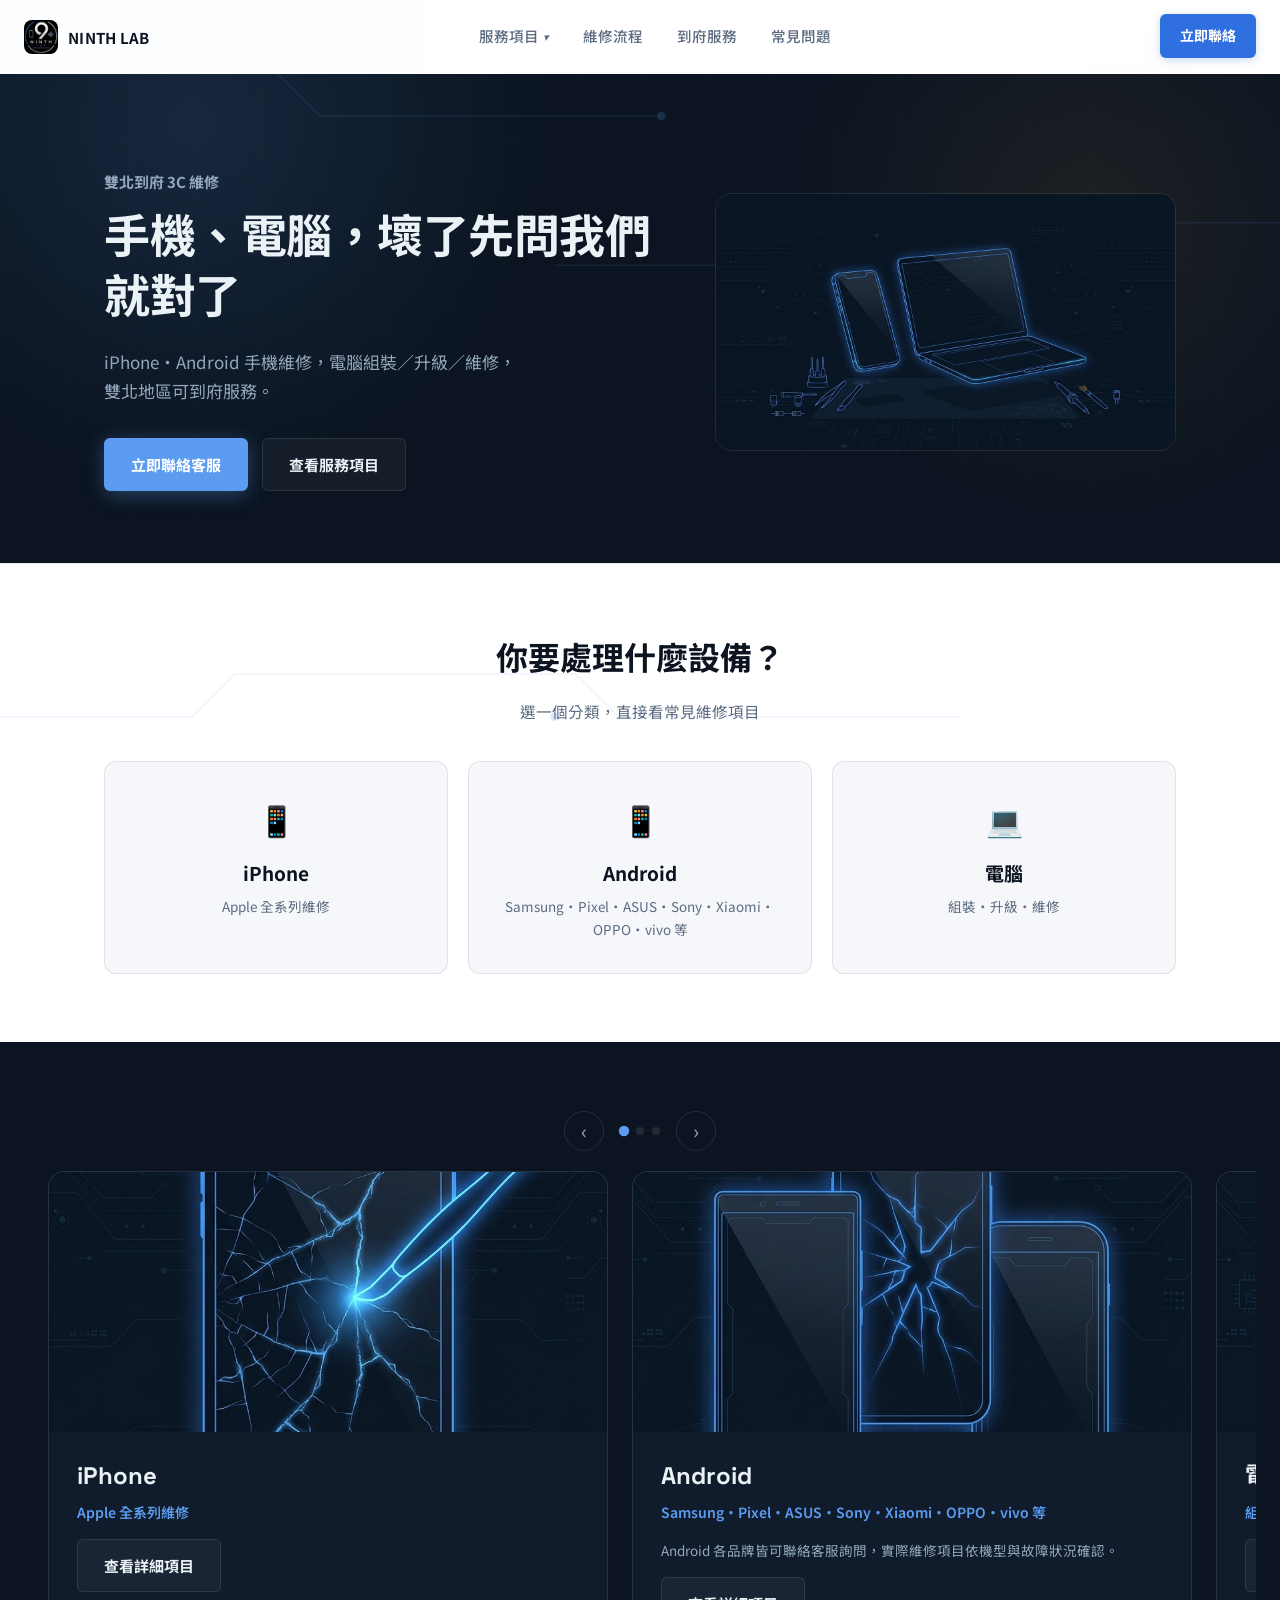
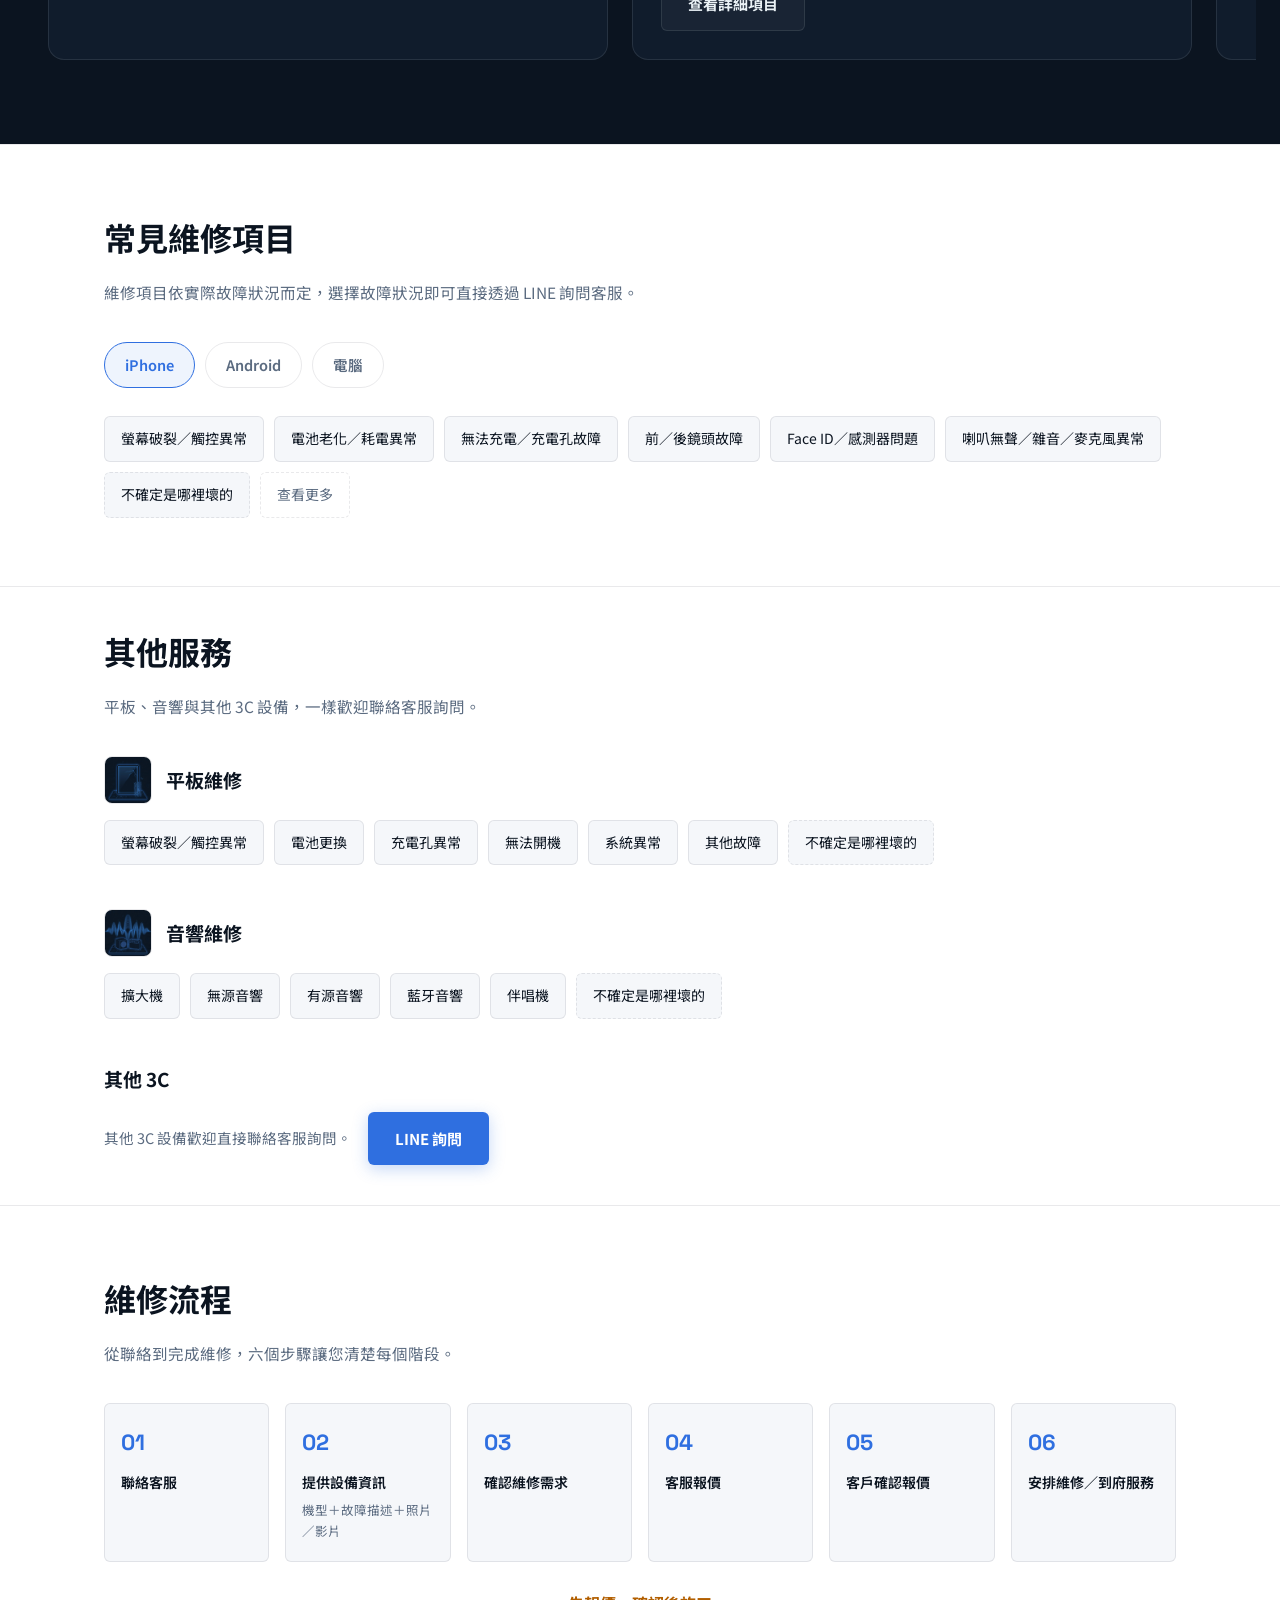
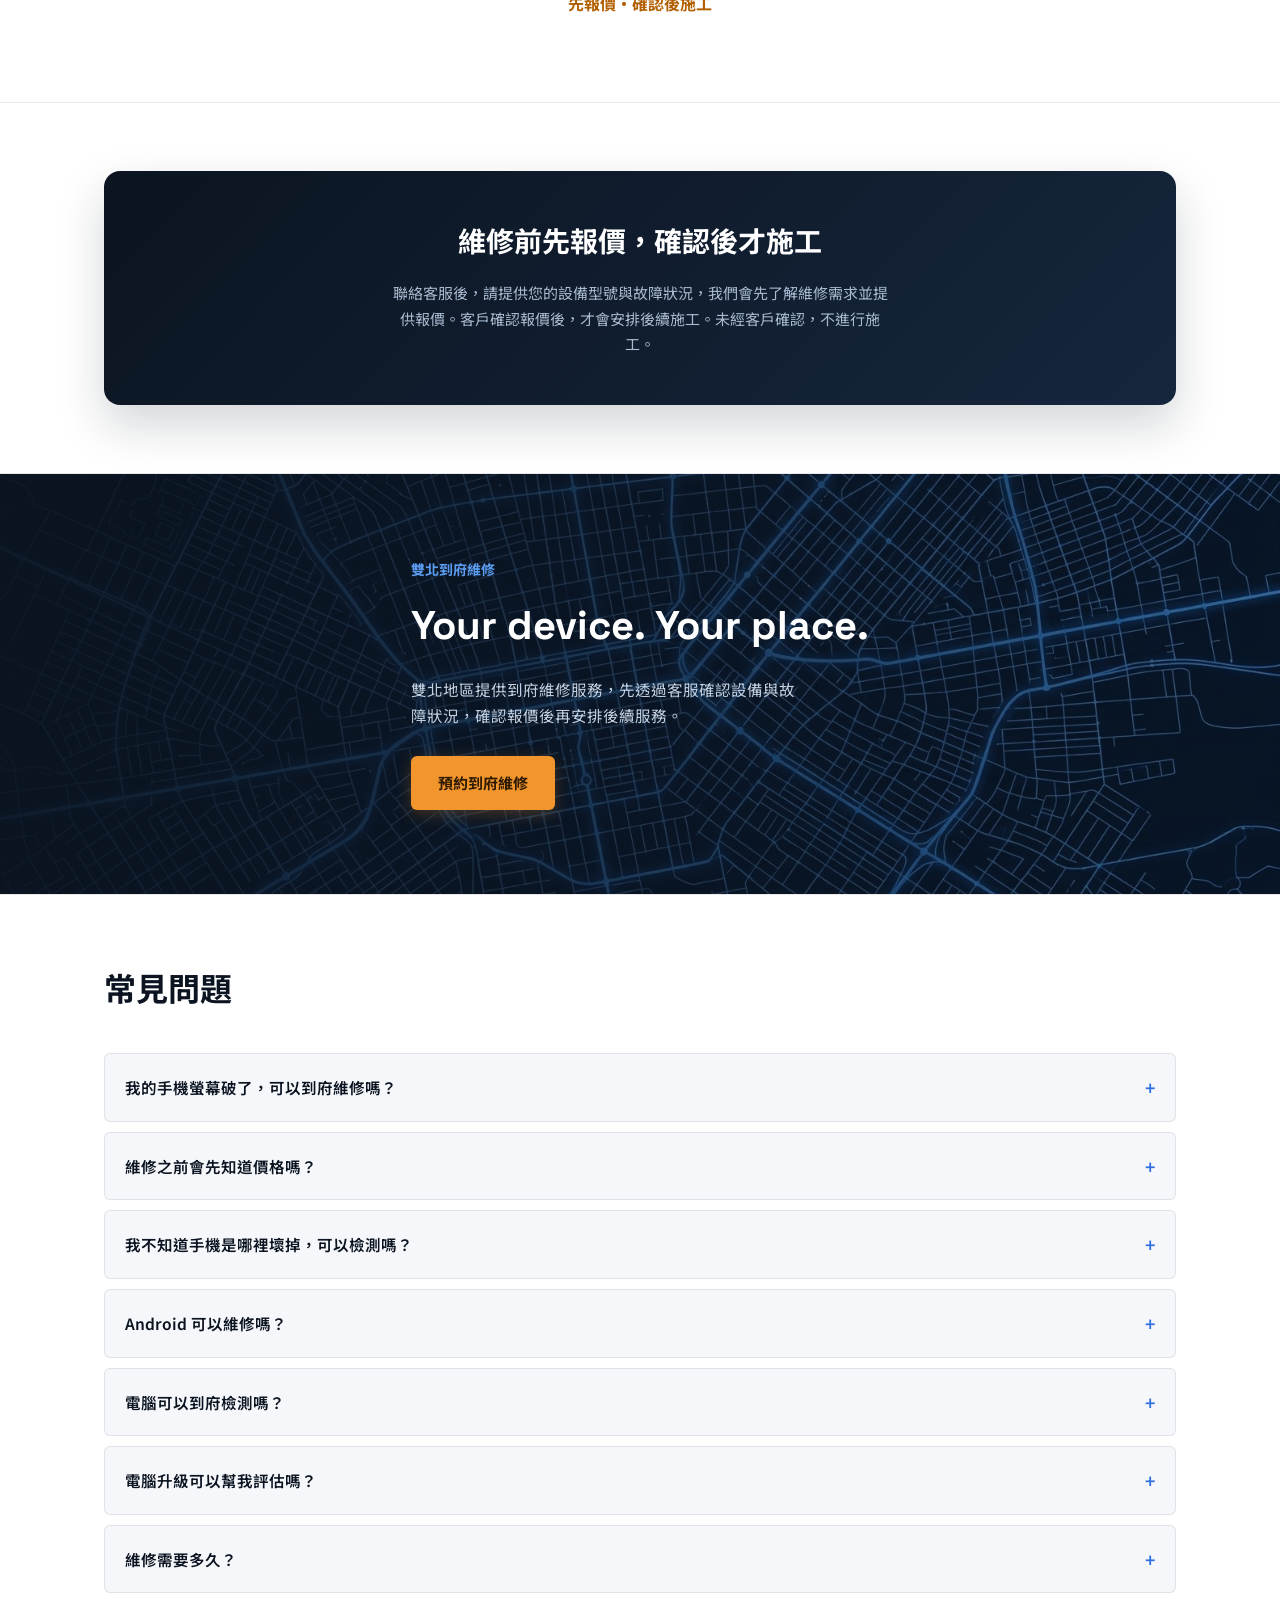
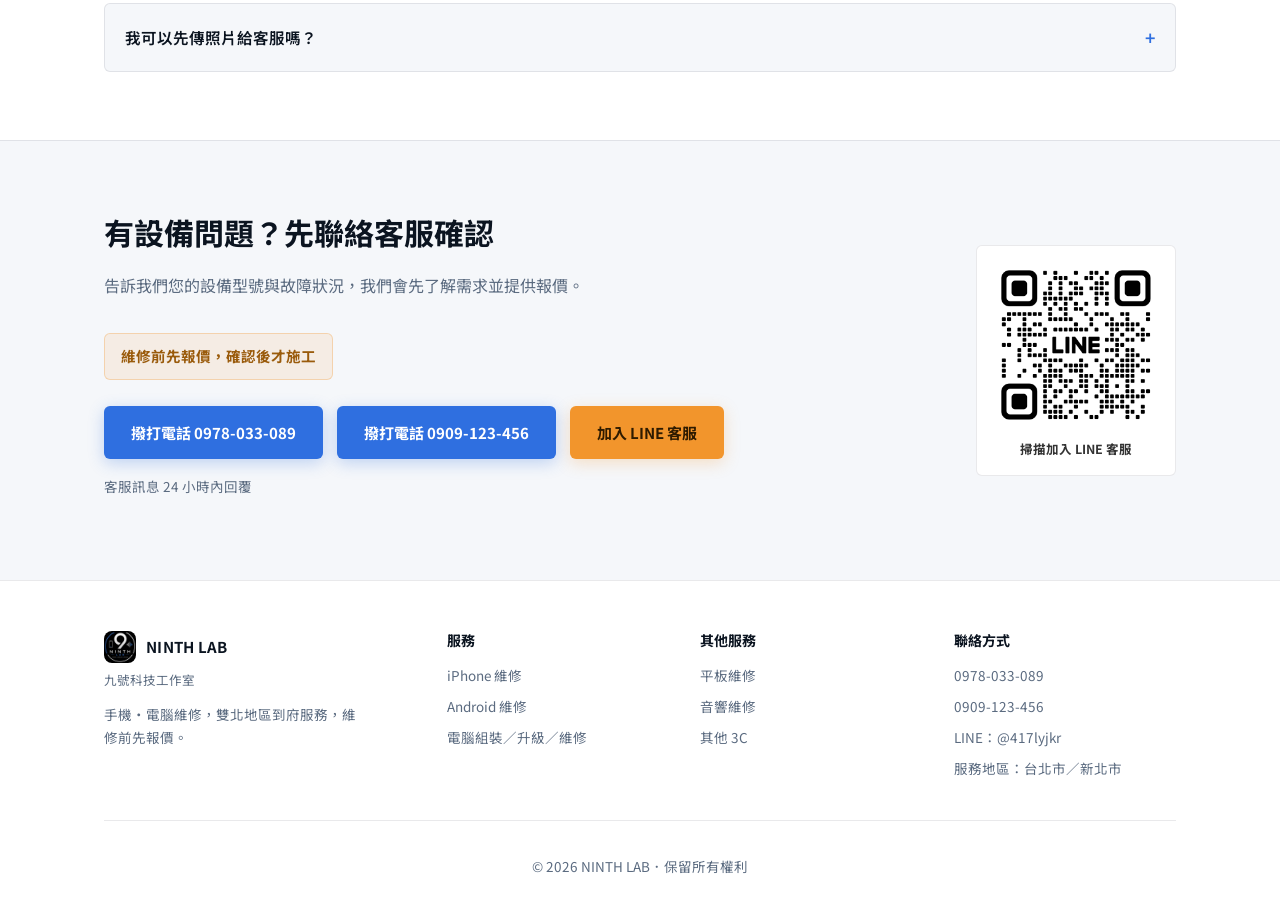
==== index.html @ d62a8cc1 "Add files via upload" ====
<!DOCTYPE html>
<html lang="zh-Hant-TW">
<head>
<meta charset="UTF-8">
<meta name="viewport" content="width=device-width, initial-scale=1.0">
<title>NINTH LAB｜雙北到府 3C 維修・iPhone・Android・電腦</title>
<meta name="description" content="NINTH LAB 提供台北、新北到府維修服務，iPhone、Android 手機維修，電腦組裝、升級、維修，先報價再施工，LINE 客服 24 小時內回覆。">
<meta name="keywords" content="雙北手機維修,台北手機維修,新北手機維修,雙北到府維修,到府手機維修,iPhone維修,Android維修,手機電池更換,電腦維修,電腦組裝,電腦升級,3C維修,平板維修,音響維修">
<link rel="canonical" href="https://example.com/">
<meta name="robots" content="index, follow">

<meta property="og:type" content="website">
<meta property="og:site_name" content="NINTH LAB">
<meta property="og:title" content="NINTH LAB｜雙北到府 3C 維修・iPhone・Android・電腦">
<meta property="og:description" content="台北、新北到府維修，iPhone、Android、電腦組裝升級維修，先報價再施工。">
<meta property="og:image" content="assets/images/logo.png">
<meta property="og:locale" content="zh_TW">

<link rel="icon" href="assets/images/favicon.png" type="image/png">
<link rel="apple-touch-icon" href="assets/images/apple-touch-icon.png">
<link rel="preconnect" href="https://fonts.googleapis.com">
<link rel="preconnect" href="https://fonts.gstatic.com" crossorigin>
<link href="https://fonts.googleapis.com/css2?family=Noto+Sans+TC:wght@400;500;700;900&family=Space+Grotesk:wght@500;700&display=swap" rel="stylesheet">
<link rel="stylesheet" href="assets/css/style.css">
</head>
<body>

<a href="#main" class="skip-link">跳到主要內容</a>

<div class="tech-bg" aria-hidden="true">
  <svg viewBox="0 0 1200 900" preserveAspectRatio="xMidYMid slice">
    <defs>
      <pattern id="grid" width="60" height="60" patternUnits="userSpaceOnUse">
        <path d="M60 0H0V60" fill="none" stroke="rgba(234,242,246,0.05)" stroke-width="1"/>
      </pattern>
    </defs>
    <rect width="1200" height="900" fill="url(#grid)"/>
    <g stroke="rgba(77,232,199,0.0)" fill="none"></g>
    <g stroke="rgba(61,130,227,0.18)" stroke-width="1.4" fill="none">
      <path d="M0 120 H260 L300 160 H620"/>
      <path d="M1200 260 H900 L860 300 H520"/>
      <path d="M0 700 H180 L220 660 H540 L580 700 H900"/>
    </g>
    <g fill="rgba(61,130,227,0.35)">
      <circle cx="620" cy="160" r="4"/>
      <circle cx="520" cy="700" r="4"/>
      <circle cx="900" cy="260" r="4"/>
    </g>
  </svg>
</div>

<header class="site-header" id="site-header">
  <div class="header-inner">
    <a href="#main" class="brand" id="brand-link">
      <img id="brand-logo" src="assets/images/logo.png" alt="NINTH LAB Logo" onerror="this.style.display='none'">
      <span class="brand-name" id="brand-name">NINTH LAB</span>
    </a>

    <nav class="main-nav" id="main-nav" aria-label="主要導覽">
      <div class="nav-item has-dropdown">
        <button class="nav-link" id="services-nav-btn" aria-haspopup="true" aria-expanded="false">服務項目 <i class="chev">▾</i></button>
        <div class="nav-dropdown" id="services-dropdown"></div>
      </div>
      <a href="#process" class="nav-link">維修流程</a>
      <a href="#onsite" class="nav-link">到府服務</a>
      <a href="#faq" class="nav-link">常見問題</a>
    </nav>

    <a href="#contact" class="header-cta">立即聯絡</a>

    <button class="hamburger" id="hamburger-btn" aria-label="開啟選單" aria-expanded="false">
      <span></span><span></span><span></span>
    </button>
  </div>

  <div class="mobile-menu" id="mobile-menu">
    <div class="mobile-menu-section" id="mobile-services-list"></div>
    <a href="#process" class="mobile-link">維修流程</a>
    <a href="#onsite" class="mobile-link">到府服務</a>
    <a href="#faq" class="mobile-link">常見問題</a>
    <a href="#contact" class="mobile-link mobile-cta">立即聯絡</a>
  </div>
</header>

<main id="main">

  <!-- Hero -->
  <section class="hero-section dark-panel" style="border-top:none;">
    <div class="dark-panel-bg" aria-hidden="true">
      <svg viewBox="0 0 1200 700" preserveAspectRatio="xMidYMid slice">
        <defs>
          <pattern id="hgrid" width="60" height="60" patternUnits="userSpaceOnUse">
            <path d="M60 0H0V60" fill="none" stroke="rgba(234,242,246,0.05)" stroke-width="1"/>
          </pattern>
        </defs>
        <rect width="1200" height="700" fill="url(#hgrid)"/>
        <g stroke="rgba(91,156,240,0.22)" stroke-width="1.4" fill="none">
          <path d="M0 120 H260 L300 160 H620"/>
          <path d="M1200 260 H900 L860 300 H520"/>
        </g>
        <g fill="rgba(91,156,240,0.4)">
          <circle cx="620" cy="160" r="4"/>
          <circle cx="900" cy="260" r="4"/>
        </g>
      </svg>
    </div>
    <div class="container hero">
      <div>
        <p class="hero-eyebrow" id="hero-eyebrow">雙北到府 3C 維修</p>
        <h1 id="hero-title">手機、電腦，壞了先問我們就對了</h1>
        <p class="subtitle" id="hero-subtitle">iPhone・Android 手機維修，電腦組裝／升級／維修，雙北地區可到府服務。</p>
        <div class="hero-actions">
          <a href="#contact" class="btn btn-primary" id="hero-cta-primary">立即聯絡客服</a>
          <a href="#selector" class="btn btn-secondary" id="hero-cta-secondary">查看服務項目</a>
        </div>
      </div>
      <div class="hero-visual">
        <img src="assets/images/hero-visual.jpg" alt="NINTH LAB 手機與電腦維修示意圖" loading="eager">
      </div>
    </div>
  </section>

  <div id="announcements-slot"></div>

  <!-- Service selector -->
  <section id="selector">
    <div class="container">
      <div class="section-head center">
        <h2 id="selector-title">你要處理什麼設備？</h2>
        <p id="selector-subtitle">選一個分類，直接看常見維修項目</p>
      </div>
      <div class="selector-grid" id="selector-grid"></div>
    </div>
  </section>

  <!-- Category showcase (horizontal scroll-snap) -->
  <section id="showcase" class="dark-panel">
    <div class="container-wide">
      <div class="showcase-controls">
        <button class="showcase-arrow" id="showcase-prev" aria-label="上一個分類">‹</button>
        <div class="showcase-dots" id="showcase-dots"></div>
        <button class="showcase-arrow" id="showcase-next" aria-label="下一個分類">›</button>
      </div>
      <div class="showcase-track" id="showcase-track"></div>
    </div>
  </section>

  <!-- Common repair items -->
  <section id="items">
    <div class="container">
      <div class="section-head">
        <h2 id="items-title">常見維修項目</h2>
        <p id="items-subtitle">維修項目依實際故障狀況而定，選擇故障狀況即可直接透過 LINE 詢問客服。</p>
      </div>
      <div class="category-tabs" id="category-tabs"></div>
      <div id="category-panels"></div>
    </div>
  </section>

  <!-- Other services -->
  <section id="other-services">
    <div class="container">
      <div class="section-head">
        <h2 id="other-services-title">其他服務</h2>
        <p>平板、音響與其他 3C 設備，一樣歡迎聯絡客服詢問。</p>
      </div>
      <div id="other-panels"></div>
    </div>
  </section>

  <!-- Process -->
  <section id="process">
    <div class="container">
      <div class="section-head">
        <h2>維修流程</h2>
        <p>從聯絡到完成維修，六個步驟讓您清楚每個階段。</p>
      </div>
      <div class="process-list" id="process-list"></div>
      <p class="process-highlight" id="process-highlight">先報價・確認後施工</p>
    </div>
  </section>

  <!-- Trust -->
  <section id="trust">
    <div class="container">
      <div class="trust-band">
        <h2 id="trust-title">維修前先報價，確認後才施工</h2>
        <p id="trust-desc"></p>
      </div>
    </div>
  </section>

  <!-- Onsite -->
  <section id="onsite">
    <div class="onsite-banner">
      <img src="assets/images/onsite-banner.jpg" alt="雙北到府服務示意圖" loading="lazy">
      <div class="onsite-overlay"></div>
      <div class="container onsite-content">
        <p class="onsite-eyebrow" id="onsite-subtitle">雙北到府維修</p>
        <h2 id="onsite-title">Your device. Your place.</h2>
        <p id="onsite-desc" class="onsite-desc"></p>
        <a href="#contact" class="btn btn-warm" id="onsite-cta">預約到府維修</a>
      </div>
    </div>
  </section>

  <!-- FAQ -->
  <section id="faq">
    <div class="container">
      <div class="section-head">
        <h2>常見問題</h2>
      </div>
      <div class="faq-list" id="faq-list"></div>
    </div>
  </section>

  <!-- Contact -->
  <section id="contact" class="contact-section">
    <div class="container">
      <div class="contact-grid">
        <div>
          <h2 id="contact-title" class="contact-heading">有設備問題？先聯絡客服確認</h2>
          <p id="contact-desc" class="contact-desc"></p>
          <div class="contact-highlight" id="contact-highlight"></div>
          <div class="contact-buttons">
            <a href="tel:0978033089" class="btn btn-primary" id="call-btn">撥打電話 0978-033-089</a>
            <a href="#" class="btn btn-primary" id="call-btn-2" style="display:none;"></a>
            <a href="#" class="btn btn-warm" id="line-btn" target="_blank" rel="noopener">加入 LINE 客服</a>
          </div>
          <p class="reply-hours" id="reply-hours"></p>
        </div>
        <div class="qr-box">
          <img src="assets/images/line-qrcode.png" alt="LINE 客服 QR Code" onerror="this.parentElement.style.display='none'">
          <span>掃描加入 LINE 客服</span>
        </div>
      </div>
    </div>
  </section>

</main>

<footer>
  <div class="container">
    <div class="footer-grid">
      <div>
        <div class="brand" style="margin-bottom:12px;">
          <img src="assets/images/logo.png" alt="NINTH LAB Logo" style="height:32px;" onerror="this.style.display='none'">
          <span class="brand-name" id="footer-brand">NINTH LAB</span>
        </div>
        <p class="footer-brand-zh" id="footer-brand-zh"></p>
        <p style="max-width:32ch;">手機・電腦維修，雙北地區到府服務，維修前先報價。</p>
      </div>
      <div>
        <h5>服務</h5>
        <ul id="footer-services">
          <li>iPhone 維修</li>
          <li>Android 維修</li>
          <li>電腦組裝／升級／維修</li>
        </ul>
      </div>
      <div>
        <h5 id="footer-other-title">其他服務</h5>
        <ul id="footer-other-services"></ul>
      </div>
      <div>
        <h5>聯絡方式</h5>
        <ul>
          <li id="footer-phone"><a href="tel:0978033089">0978-033-089</a></li>
          <li id="footer-phone-2" style="display:none;"></li>
          <li>LINE：<span id="footer-line-id">@417lyjkr</span></li>
          <li id="footer-hours" style="display:none;"></li>
          <li id="footer-areas">服務地區：台北市／新北市</li>
        </ul>
      </div>
    </div>
    <div class="footer-bottom">
      <p>&copy; <span id="year"></span> NINTH LAB．保留所有權利</p>
    </div>
  </div>
</footer>

<script src="assets/js/main.js"></script>
</body>
</html>
---- assets/css/style.css ----
/* ==========================================================
   Design tokens — light theme with dark contrast panels
   ========================================================== */
:root {
  --bg: #FFFFFF;
  --surface: #F5F7FA;
  --surface-alt: #EBEFF6;
  --border: rgba(11, 20, 32, 0.09);
  --text: #0B1420;
  --text-muted: #5B6B80;
  --accent: #2F6FE0;
  --accent-dim: rgba(47, 111, 224, 0.08);
  --warm: #F2952C;
  --warm-dim: rgba(242, 149, 44, 0.10);
  --radius: 6px;
  --max-width: 1120px;
  --font-cjk: "Noto Sans TC", -apple-system, BlinkMacSystemFont, "PingFang TC", "Microsoft JhengHei", sans-serif;
  --font-display: "Space Grotesk", var(--font-cjk);

  /* Dark panel tokens (used inside .dark-panel sections) */
  --d-bg: #0B1420;
  --d-surface: #101C2C;
  --d-surface-alt: #14243A;
  --d-border: rgba(234, 242, 246, 0.10);
  --d-text: #EAF2F6;
  --d-text-muted: #93A7BC;
  --d-accent: #5B9CF0;
  --d-warm: #FFB454;
}

* { box-sizing: border-box; }
html { scroll-behavior: smooth; scroll-padding-top: 84px; }

@media (prefers-reduced-motion: reduce) {
  html { scroll-behavior: auto; }
  *, *::before, *::after {
    animation-duration: 0.001ms !important;
    animation-iteration-count: 1 !important;
    transition-duration: 0.001ms !important;
    scroll-behavior: auto !important;
  }
}

body {
  margin: 0;
  background: var(--bg);
  color: var(--text);
  font-family: var(--font-cjk);
  line-height: 1.7;
  overflow-x: hidden;
  -webkit-font-smoothing: antialiased;
}

img { max-width: 100%; display: block; }
a { color: inherit; text-decoration: none; }
button { font: inherit; background: none; border: none; color: inherit; cursor: pointer; }

.container { max-width: var(--max-width); margin: 0 auto; padding: 0 24px; }
.container-wide { max-width: 1400px; margin: 0 auto; padding: 0 24px; }

/* ==========================================================
   Background texture (subtle, light)
   ========================================================== */
.tech-bg {
  position: fixed; inset: 0; z-index: -1; pointer-events: none;
  background:
    radial-gradient(700px circle at 12% 6%, rgba(47,111,224,0.05), transparent 60%),
    radial-gradient(600px circle at 88% 22%, rgba(242,149,44,0.04), transparent 60%),
    #FFFFFF;
}
.tech-bg svg { position: absolute; inset: 0; width: 100%; height: 100%; opacity: 0.5; }

/* ==========================================================
   Dark panel utility — wraps hero / showcase / onsite banner
   ========================================================== */
.dark-panel {
  background: var(--d-bg);
  color: var(--d-text);
  position: relative;
}
.dark-panel .section-head p,
.dark-panel p { color: var(--d-text-muted); }
.dark-panel .section-head h2,
.dark-panel h1, .dark-panel h2, .dark-panel h3 { color: var(--d-text); }

.dark-panel-bg {
  position: absolute; inset: 0; overflow: hidden; pointer-events: none;
  background:
    radial-gradient(600px circle at 15% 10%, rgba(91,156,240,0.14), transparent 60%),
    radial-gradient(500px circle at 85% 30%, rgba(255,180,84,0.08), transparent 60%);
}
.dark-panel-bg svg { position: absolute; inset: 0; width: 100%; height: 100%; opacity: 0.5; }

/* ==========================================================
   Header / Navigation
   ========================================================== */
.site-header {
  position: sticky; top: 0; z-index: 100;
  background: rgba(255, 255, 255, 0.72);
  backdrop-filter: blur(0px);
  border-bottom: 1px solid transparent;
  transition: background 0.3s ease, backdrop-filter 0.3s ease, border-color 0.3s ease, box-shadow 0.3s ease;
}
.site-header.scrolled {
  background: rgba(255, 255, 255, 0.88);
  backdrop-filter: blur(14px);
  -webkit-backdrop-filter: blur(14px);
  border-bottom: 1px solid var(--border);
  box-shadow: 0 4px 24px rgba(11,20,32,0.04);
}
.header-inner {
  display: flex; align-items: center; justify-content: space-between;
  padding: 14px 24px; max-width: 1400px; margin: 0 auto; position: relative;
}
.brand { display: flex; align-items: center; gap: 10px; margin-top: 2px; }
.brand img { height: 34px; width: auto; border-radius: 8px; }
.brand-name { font-weight: 700; font-size: 15px; letter-spacing: 0.02em; white-space: nowrap; color: var(--text); }

.main-nav { display: flex; align-items: center; gap: 6px; }
.nav-item { position: relative; }
.nav-link {
  padding: 10px 14px; font-size: 14.5px; font-weight: 500; color: var(--text-muted);
  border-radius: var(--radius); transition: color 0.2s ease, background 0.2s ease;
  display: inline-flex; align-items: center; gap: 4px;
}
.nav-link:hover { color: var(--text); background: var(--surface); }
.chev { font-size: 11px; transition: transform 0.2s ease; }
.nav-item.open .chev { transform: rotate(180deg); }

.nav-dropdown {
  position: absolute; top: calc(100% + 8px); left: 0;
  background: #FFFFFF; border: 1px solid var(--border); border-radius: var(--radius);
  min-width: 220px; padding: 8px; opacity: 0; visibility: hidden; transform: translateY(-6px);
  transition: opacity 0.18s ease, transform 0.18s ease, visibility 0.18s;
  box-shadow: 0 16px 40px rgba(11,20,32,0.12);
}
.nav-item.open .nav-dropdown { opacity: 1; visibility: visible; transform: translateY(0); }
.nav-dropdown a {
  display: block; padding: 9px 12px; font-size: 14px; border-radius: 4px; color: var(--text);
  transition: background 0.15s ease;
}
.nav-dropdown a:hover { background: var(--accent-dim); color: var(--accent); }

.header-cta {
  background: var(--accent); color: #FFFFFF; padding: 10px 20px; border-radius: var(--radius);
  font-size: 14px; font-weight: 700; transition: background 0.2s ease, transform 0.15s ease; white-space: nowrap;
  box-shadow: 0 2px 10px rgba(47,111,224,0.25);
}
.header-cta:hover { background: #245ECC; transform: translateY(-1px); }

.hamburger {
  display: none; flex-direction: column; justify-content: center; gap: 5px; width: 32px; height: 32px; padding: 4px;
}
.hamburger span { display: block; width: 100%; height: 2px; background: var(--text); border-radius: 2px; transition: transform 0.25s ease, opacity 0.25s ease; }
.hamburger[aria-expanded="true"] span:nth-child(1) { transform: translateY(7px) rotate(45deg); }
.hamburger[aria-expanded="true"] span:nth-child(2) { opacity: 0; }
.hamburger[aria-expanded="true"] span:nth-child(3) { transform: translateY(-7px) rotate(-45deg); }

.mobile-menu {
  display: none; max-height: 0; overflow: hidden; transition: max-height 0.3s ease;
  background: #FFFFFF; border-top: 1px solid var(--border);
}
.mobile-menu.open { max-height: 520px; }
.mobile-menu-section { padding: 8px 24px 4px; display: flex; flex-direction: column; }
.mobile-link { display: block; padding: 14px 24px; font-size: 15px; border-top: 1px solid var(--border); }
.mobile-link.mobile-cta { color: var(--accent); font-weight: 700; }
.mobile-services-link { padding: 10px 12px; font-size: 14.5px; color: var(--text-muted); border-radius: var(--radius); }
.mobile-services-link:hover { background: var(--surface); color: var(--text); }

@media (max-width: 900px) {
  .main-nav, .header-cta { display: none; }
  .hamburger { display: flex; }
  .mobile-menu { display: block; }
}

/* ==========================================================
   Hero (dark panel)
   ========================================================== */
.hero-section { padding: 80px 0 72px; }
.hero {
  display: grid; grid-template-columns: 1.1fr 0.9fr; gap: 48px; align-items: center;
  position: relative; z-index: 1;
}
.hero-eyebrow { color: var(--d-accent); font-weight: 700; font-size: 15px; margin-bottom: 14px; }
.hero h1 {
  font-family: var(--font-display); font-size: clamp(30px, 4.2vw, 46px); line-height: 1.3;
  margin: 0 0 20px; font-weight: 700; letter-spacing: -0.01em; color: var(--d-text);
}
.hero p.subtitle { color: var(--d-text-muted); font-size: 17px; max-width: 46ch; margin: 0 0 32px; }
.hero-actions { display: flex; gap: 14px; flex-wrap: wrap; }
.btn {
  display: inline-flex; align-items: center; justify-content: center; padding: 13px 26px;
  border-radius: var(--radius); font-weight: 700; font-size: 15px; border: 1px solid transparent;
  cursor: pointer; transition: transform 0.15s ease, background 0.2s ease, border-color 0.2s ease, box-shadow 0.2s ease;
}
.btn:hover { transform: translateY(-1px); }
.btn-primary { background: var(--accent); color: #FFFFFF; box-shadow: 0 4px 16px rgba(47,111,224,0.28); }
.btn-primary:hover { background: #245ECC; }
.dark-panel .btn-primary { background: var(--d-accent); box-shadow: 0 4px 20px rgba(91,156,240,0.35); }
.dark-panel .btn-primary:hover { background: #78AEF5; }
.btn-secondary { border-color: var(--d-border); color: var(--d-text); background: rgba(255,255,255,0.04); }
.btn-secondary:hover { border-color: var(--d-accent); color: var(--d-accent); }
.btn-warm { background: var(--warm); color: #2E1B00; box-shadow: 0 4px 16px rgba(242,149,44,0.25); }
.btn-warm:hover { background: #FFA940; }

.hero-visual { border-radius: 16px; overflow: hidden; border: 1px solid var(--d-border); }
.hero-visual img { width: 100%; height: auto; display: block; }

@media (max-width: 860px) {
  .hero { grid-template-columns: 1fr; text-align: left; }
  .hero-visual { order: -1; }
}

/* ==========================================================
   Section shell
   ========================================================== */
section { padding: 68px 0; border-top: 1px solid var(--border); }
section:first-of-type { border-top: none; }
.section-head { margin-bottom: 36px; max-width: 60ch; }
.section-head.center { margin-left: auto; margin-right: auto; text-align: center; max-width: 50ch; }
.section-head h2 { font-family: var(--font-display); font-size: clamp(24px, 3vw, 32px); margin: 0 0 12px; font-weight: 700; }
.section-head p { color: var(--text-muted); margin: 0; font-size: 15.5px; }

/* ==========================================================
   Service selector
   ========================================================== */
.selector-grid { display: grid; grid-template-columns: repeat(3, 1fr); gap: 20px; }
.selector-card {
  background: var(--surface); border: 1px solid var(--border); border-radius: 12px;
  padding: 32px 24px; text-align: center; cursor: pointer;
  transition: border-color 0.2s ease, transform 0.15s ease, background 0.2s ease, box-shadow 0.2s ease;
}
.selector-card:hover { border-color: var(--accent); transform: translateY(-3px); box-shadow: 0 12px 28px rgba(11,20,32,0.08); background: #FFFFFF; }
.selector-card.active { border-color: var(--accent); background: var(--accent-dim); }
.selector-card .selector-icon { font-size: 30px; margin-bottom: 12px; }
.selector-card h3 { margin: 0 0 6px; font-size: 19px; font-weight: 700; }
.selector-card p { margin: 0; color: var(--text-muted); font-size: 13.5px; }
@media (max-width: 720px) { .selector-grid { grid-template-columns: 1fr; } }

/* ==========================================================
   Showcase carousel (dark panel, scroll-snap)
   ========================================================== */
#showcase { padding-top: 68px; padding-bottom: 68px; position: relative; z-index: 1; }
.showcase-controls { display: flex; align-items: center; justify-content: center; gap: 16px; margin-bottom: 16px; }
.showcase-arrow {
  width: 40px; height: 40px; border-radius: 50%; border: 1px solid var(--d-border); color: var(--d-text-muted);
  font-size: 20px; display: flex; align-items: center; justify-content: center;
  transition: border-color 0.2s ease, color 0.2s ease;
}
.showcase-arrow:hover { border-color: var(--d-accent); color: var(--d-accent); }
.showcase-dots { display: flex; gap: 8px; }
.showcase-dot { width: 8px; height: 8px; border-radius: 50%; background: var(--d-border); transition: background 0.2s ease, transform 0.2s ease; cursor: pointer; }
.showcase-dot.active { background: var(--d-accent); transform: scale(1.3); }

.showcase-track {
  display: flex; gap: 24px; overflow-x: auto; scroll-snap-type: x mandatory; padding: 4px 24px 16px;
  scrollbar-width: none;
}
.showcase-track::-webkit-scrollbar { display: none; }
.showcase-slide {
  flex: 0 0 min(560px, 86vw); scroll-snap-align: center;
  background: var(--d-surface); border: 1px solid var(--d-border); border-radius: 16px; overflow: hidden;
  display: flex; flex-direction: column;
}
.showcase-slide img { width: 100%; height: 260px; object-fit: cover; }
.showcase-slide-body { padding: 24px 28px 28px; }
.showcase-slide-body h3 { font-family: var(--font-display); font-size: 24px; margin: 0 0 4px; color: var(--d-text); }
.showcase-slide-body .showcase-tagline { color: var(--d-accent); font-weight: 600; font-size: 14px; margin: 0 0 14px; }
.showcase-slide-body p.showcase-note { color: var(--d-text-muted); font-size: 13.5px; margin: 0 0 16px; }
.showcase-slide-body .showcase-cta { border-color: var(--d-border); color: var(--d-text); }
.showcase-slide-body .showcase-cta:hover { border-color: var(--d-accent); color: var(--d-accent); }

/* ==========================================================
   Category tabs + panels (common repair items)
   ========================================================== */
.category-tabs { display: flex; gap: 10px; margin-bottom: 28px; flex-wrap: wrap; }
.category-tab {
  padding: 10px 20px; border-radius: 999px; border: 1px solid var(--border); font-size: 14.5px; font-weight: 600;
  color: var(--text-muted); transition: all 0.2s ease;
}
.category-tab.active { border-color: var(--accent); color: var(--accent); background: var(--accent-dim); }
.category-tab:hover:not(.active) { border-color: var(--text-muted); color: var(--text); }

.category-panel { display: none; }
.category-panel.active { display: block; }
.category-note {
  background: var(--warm-dim); border: 1px solid rgba(242,149,44,0.3); border-radius: var(--radius);
  padding: 12px 16px; font-size: 13.5px; color: #9A5B0C; margin-bottom: 20px;
}
.issue-chips { display: flex; flex-wrap: wrap; gap: 10px; }
.issue-chip {
  padding: 10px 16px; border-radius: var(--radius); border: 1px solid var(--border); background: var(--surface);
  font-size: 14px; transition: border-color 0.15s ease, background 0.15s ease, color 0.15s ease;
}
.issue-chip:hover { border-color: var(--accent); color: var(--accent); background: #FFFFFF; }
.issue-chip.selected { border-color: var(--accent); background: var(--accent-dim); color: var(--accent); }
.issue-chip.unsure { border-style: dashed; }
.issue-more-btn { padding: 10px 16px; border-radius: var(--radius); border: 1px dashed var(--border); font-size: 14px; color: var(--text-muted); }
.issue-more-btn:hover { color: var(--accent); border-color: var(--accent); }
.issue-hidden { display: none; }

.line-confirm {
  margin-top: 20px; padding: 20px 22px; border-radius: var(--radius); border: 1px solid var(--accent);
  background: var(--accent-dim); display: none;
}
.line-confirm.show { display: block; }
.line-confirm .line-confirm-label { font-size: 12.5px; color: var(--text-muted); margin-bottom: 6px; }
.line-confirm .line-confirm-text { font-size: 14.5px; margin-bottom: 14px; line-height: 1.6; }
.other3c-cta { display: flex; align-items: center; gap: 16px; flex-wrap: wrap; }
.other3c-cta p { margin: 0; color: var(--text-muted); font-size: 14.5px; }

/* ==========================================================
   Other services
   ========================================================== */
#other-services { padding-top: 40px; padding-bottom: 40px; }
.other-panel-group { margin-bottom: 44px; }
.other-panel-group:last-child { margin-bottom: 0; }
.other-panel-head { display: flex; align-items: center; gap: 14px; margin-bottom: 16px; }
.other-panel-head img { width: 48px; height: 48px; object-fit: cover; border-radius: 8px; border: 1px solid var(--border); }
.other-panel-head h3 { margin: 0; font-size: 19px; font-weight: 700; }

/* ==========================================================
   Process
   ========================================================== */
.process-list { display: grid; grid-template-columns: repeat(6, 1fr); gap: 16px; }
.process-item { padding: 20px 16px; border: 1px solid var(--border); border-radius: var(--radius); background: var(--surface); }
.process-num { font-family: var(--font-display); color: var(--accent); font-size: 22px; font-weight: 700; margin-bottom: 10px; }
.process-item p.process-title { margin: 0; font-size: 14px; font-weight: 600; }
.process-item p.process-desc { margin: 4px 0 0; font-size: 12.5px; color: var(--text-muted); }
.process-highlight { text-align: center; margin-top: 28px; font-weight: 700; color: #B25F00; font-size: 16px; }
@media (max-width: 860px) { .process-list { grid-template-columns: repeat(2, 1fr); } }
@media (max-width: 480px) { .process-list { grid-template-columns: 1fr; } }

/* ==========================================================
   Trust band — the isolated, high-contrast promise block
   ========================================================== */
.trust-band {
  background: linear-gradient(135deg, #0B1420, #16263D);
  border-radius: 16px; padding: 48px 40px; text-align: center;
  box-shadow: 0 20px 48px rgba(11,20,32,0.18);
}
.trust-band h2 { font-family: var(--font-display); font-size: clamp(22px,3vw,28px); margin: 0 0 14px; color: #FFFFFF; }
.trust-band p { color: #A9BAD0; max-width: 62ch; margin: 0 auto; font-size: 15px; }

/* ==========================================================
   Onsite banner (dark panel with image)
   ========================================================== */
#onsite { padding: 0; }
.onsite-banner { position: relative; min-height: 420px; display: flex; align-items: center; overflow: hidden; }
.onsite-banner img { position: absolute; inset: 0; width: 100%; height: 100%; object-fit: cover; }
.onsite-overlay { position: absolute; inset: 0; background: linear-gradient(90deg, rgba(11,20,32,0.94) 0%, rgba(11,20,32,0.68) 55%, rgba(11,20,32,0.38) 100%); }
.onsite-content { position: relative; z-index: 1; padding: 64px 24px; max-width: 640px; }
.onsite-eyebrow { color: var(--d-accent); font-weight: 700; font-size: 14px; margin: 0 0 10px; }
.onsite-content h2 { font-family: var(--font-display); font-size: clamp(26px,4vw,40px); margin: 0 0 16px; color: #FFFFFF; }
.onsite-desc { color: #C3D0E0; font-size: 15.5px; margin: 0 0 28px; max-width: 44ch; }

/* ==========================================================
   FAQ accordion
   ========================================================== */
.faq-list { display: flex; flex-direction: column; gap: 10px; }
.faq-item { border: 1px solid var(--border); border-radius: var(--radius); background: var(--surface); overflow: hidden; }
.faq-question {
  width: 100%; text-align: left; padding: 18px 20px; font-size: 15.5px; font-weight: 600;
  display: flex; align-items: center; justify-content: space-between; gap: 12px;
}
.faq-question .faq-icon { font-size: 18px; color: var(--accent); transition: transform 0.2s ease; flex-shrink: 0; }
.faq-item.open .faq-icon { transform: rotate(45deg); }
.faq-answer { max-height: 0; overflow: hidden; transition: max-height 0.25s ease; }
.faq-answer-inner { padding: 0 20px 18px; color: var(--text-muted); font-size: 14.5px; line-height: 1.7; }
.faq-item.open .faq-answer { max-height: 300px; }

/* ==========================================================
   Announcements
   ========================================================== */
.announcement-list { display: flex; flex-direction: column; gap: 12px; }
.announcement-card { border: 1px solid var(--border); border-radius: var(--radius); background: var(--surface); padding: 18px 22px; }
.announcement-date { color: var(--accent); font-size: 12.5px; font-weight: 700; margin-bottom: 6px; }
.announcement-card h3 { margin: 0 0 6px; font-size: 16px; font-weight: 700; }
.announcement-card p { margin: 0; color: var(--text-muted); font-size: 14px; }

/* ==========================================================
   Contact section
   ========================================================== */
.contact-section { background: var(--surface); }
.contact-grid { display: grid; grid-template-columns: 1fr auto; gap: 48px; align-items: center; }
.contact-heading { font-family: var(--font-display); font-size: clamp(22px,3vw,30px); margin: 0; }
.contact-desc { color: var(--text-muted); margin-top: 12px; }
.contact-highlight {
  display: inline-block; background: var(--warm-dim); color: #9A5B0C; border: 1px solid rgba(242,149,44,0.3);
  border-radius: var(--radius); padding: 10px 16px; font-weight: 700; font-size: 14.5px; margin: 18px 0 26px;
}
.contact-buttons { display: flex; gap: 14px; flex-wrap: wrap; }
.qr-box { background: #fff; padding: 16px; border-radius: var(--radius); width: 200px; text-align: center; border: 1px solid var(--border); }
.qr-box img { width: 100%; height: auto; }
.qr-box span { display: block; margin-top: 10px; font-size: 12.5px; color: #333; font-weight: 700; }
.reply-hours { margin-top: 16px; color: var(--text-muted); font-size: 13.5px; }

@media (max-width: 720px) {
  .contact-grid { grid-template-columns: 1fr; }
  .qr-box { margin: 0 auto; }
}

/* ==========================================================
   Footer
   ========================================================== */
footer { border-top: 1px solid var(--border); padding: 48px 0 32px; font-size: 13.5px; color: var(--text-muted); background: #FFFFFF; }
.footer-grid { display: grid; grid-template-columns: 1.4fr 1fr 1fr 1fr; gap: 32px; margin-bottom: 32px; }
.footer-grid h5 { color: var(--text); font-size: 14px; margin: 0 0 12px; }
.footer-grid ul { list-style: none; margin: 0; padding: 0; }
.footer-grid li { margin-bottom: 8px; }
.footer-brand-zh { margin: -6px 0 12px; font-size: 12.5px; color: var(--text-muted); }
.footer-bottom { border-top: 1px solid var(--border); padding-top: 20px; text-align: center; }
@media (max-width: 720px) { .footer-grid { grid-template-columns: 1fr 1fr; } }
@media (max-width: 480px) { .footer-grid { grid-template-columns: 1fr; } }

/* Skip link / accessibility */
.skip-link {
  position: absolute; left: -999px; top: 0; background: var(--accent); color: #FFFFFF;
  padding: 10px 16px; z-index: 200; border-radius: 0 0 6px 0;
}
.skip-link:focus { left: 0; }
:focus-visible { outline: 2px solid var(--accent); outline-offset: 2px; }
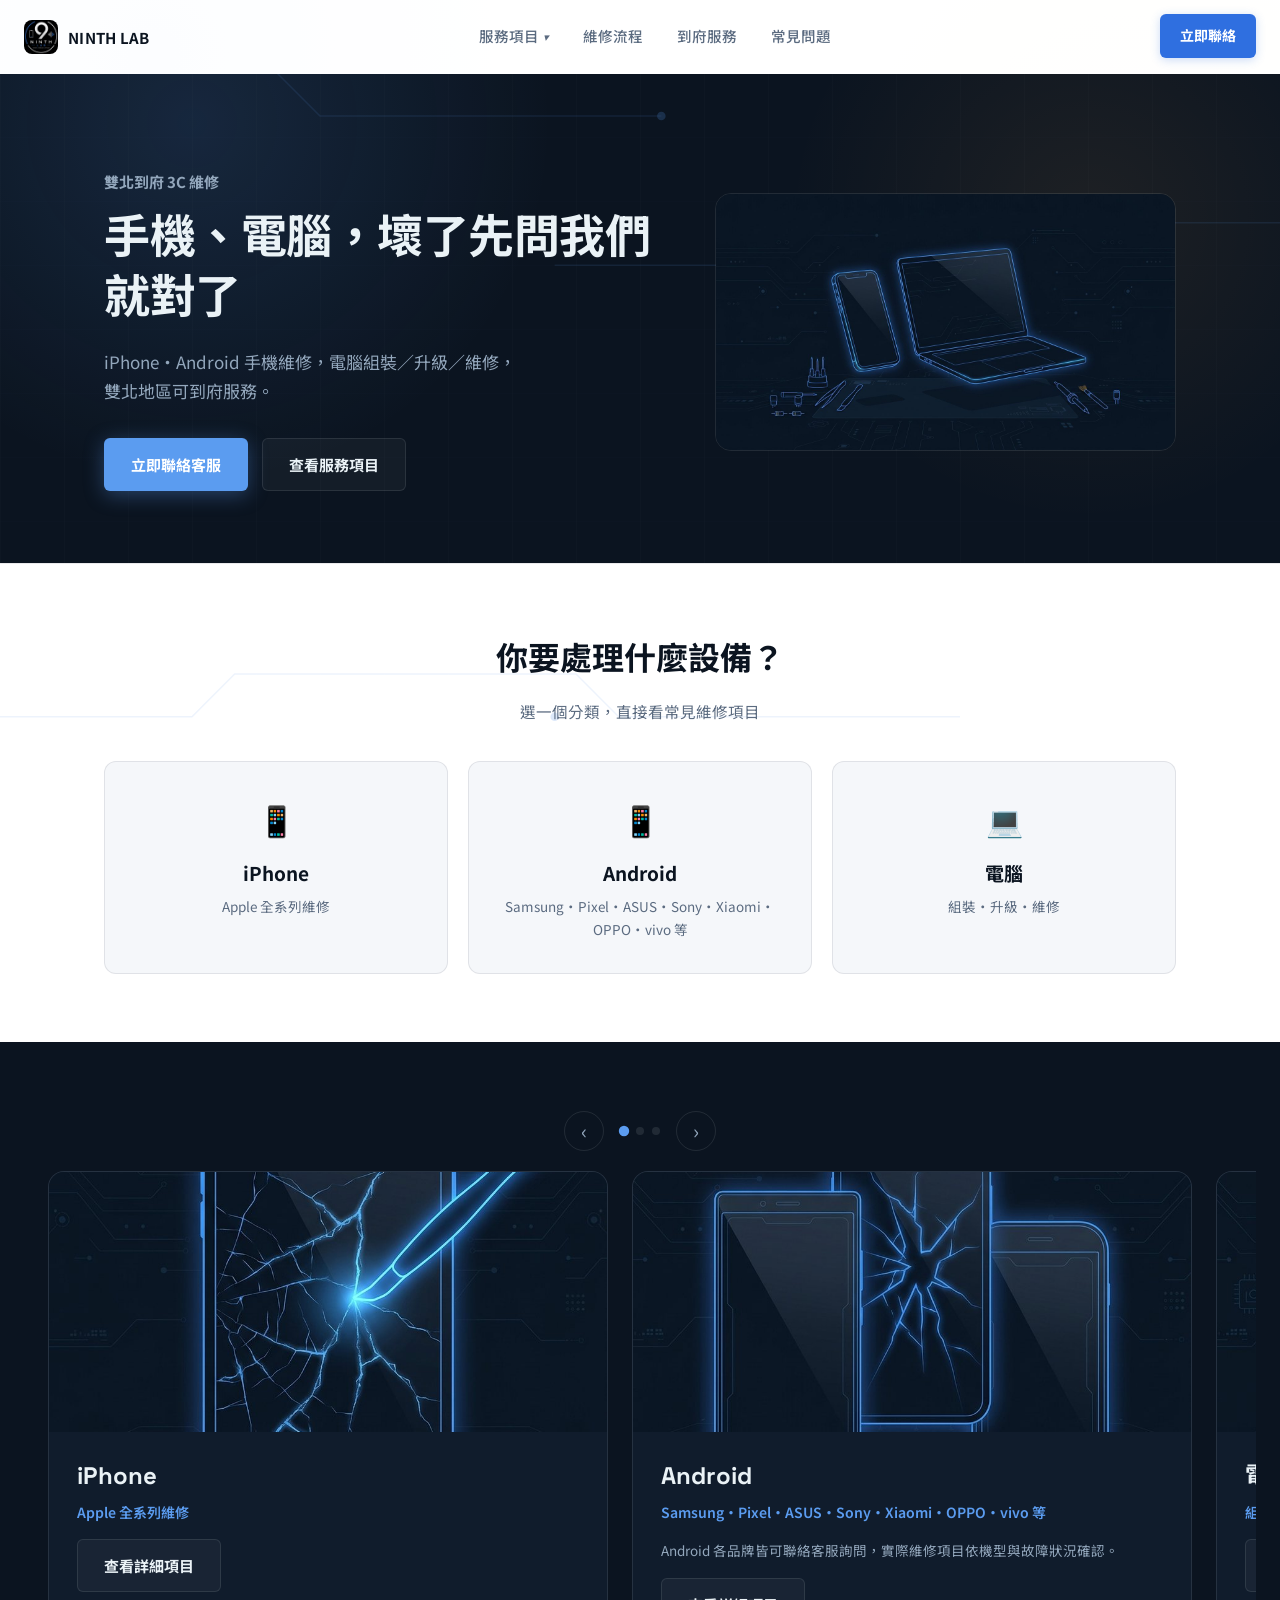
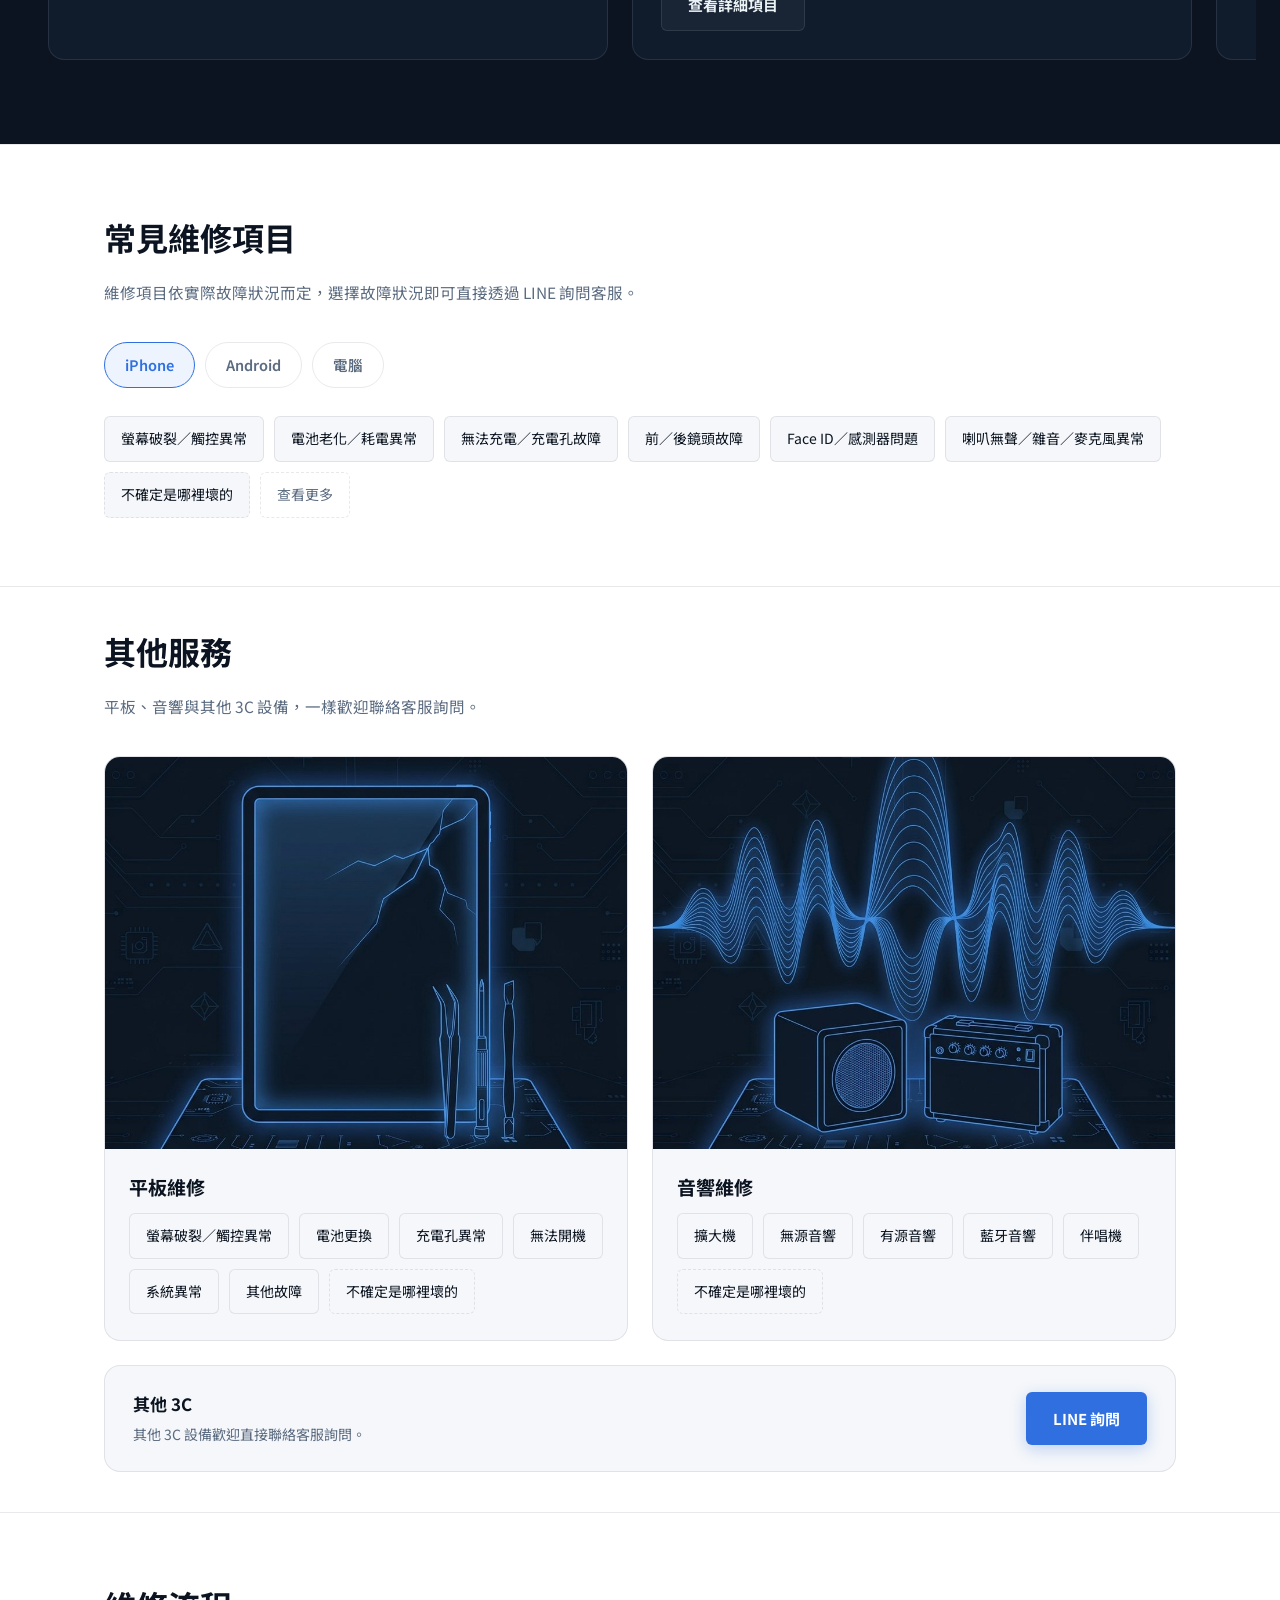
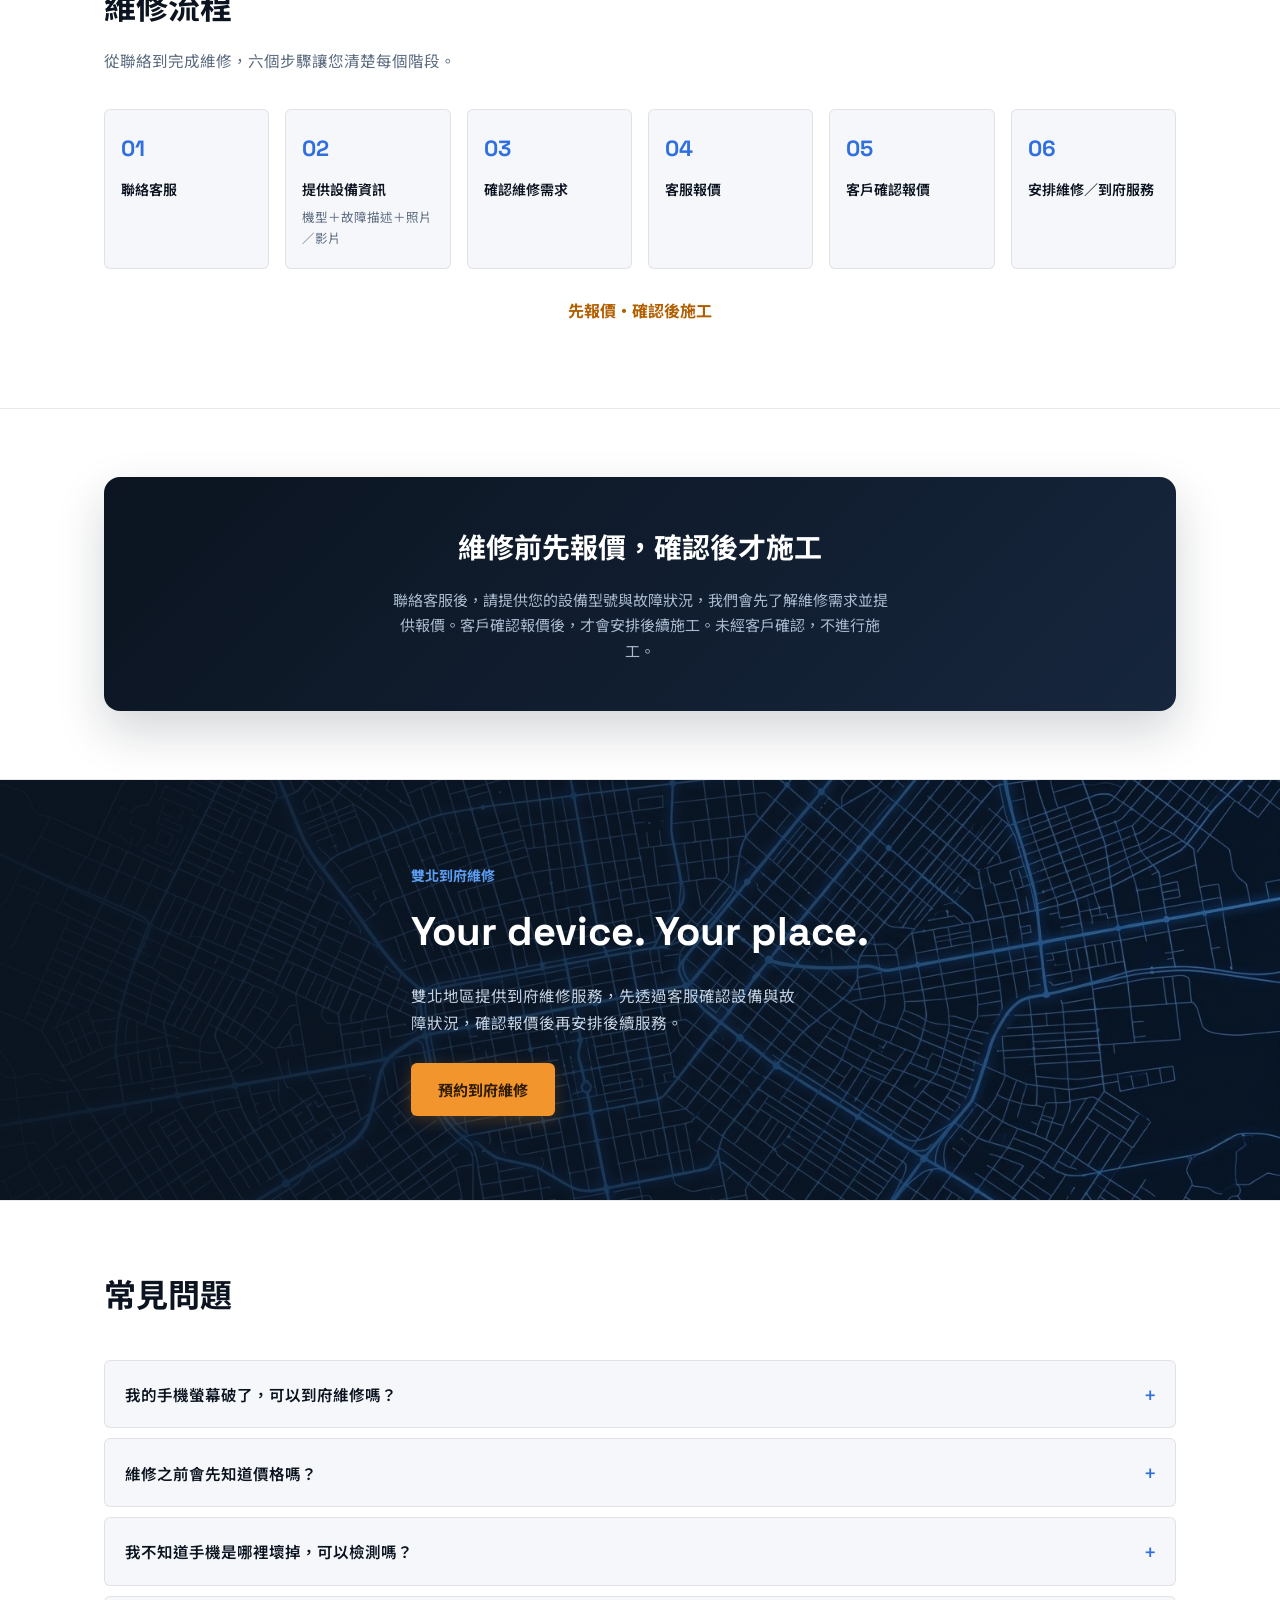
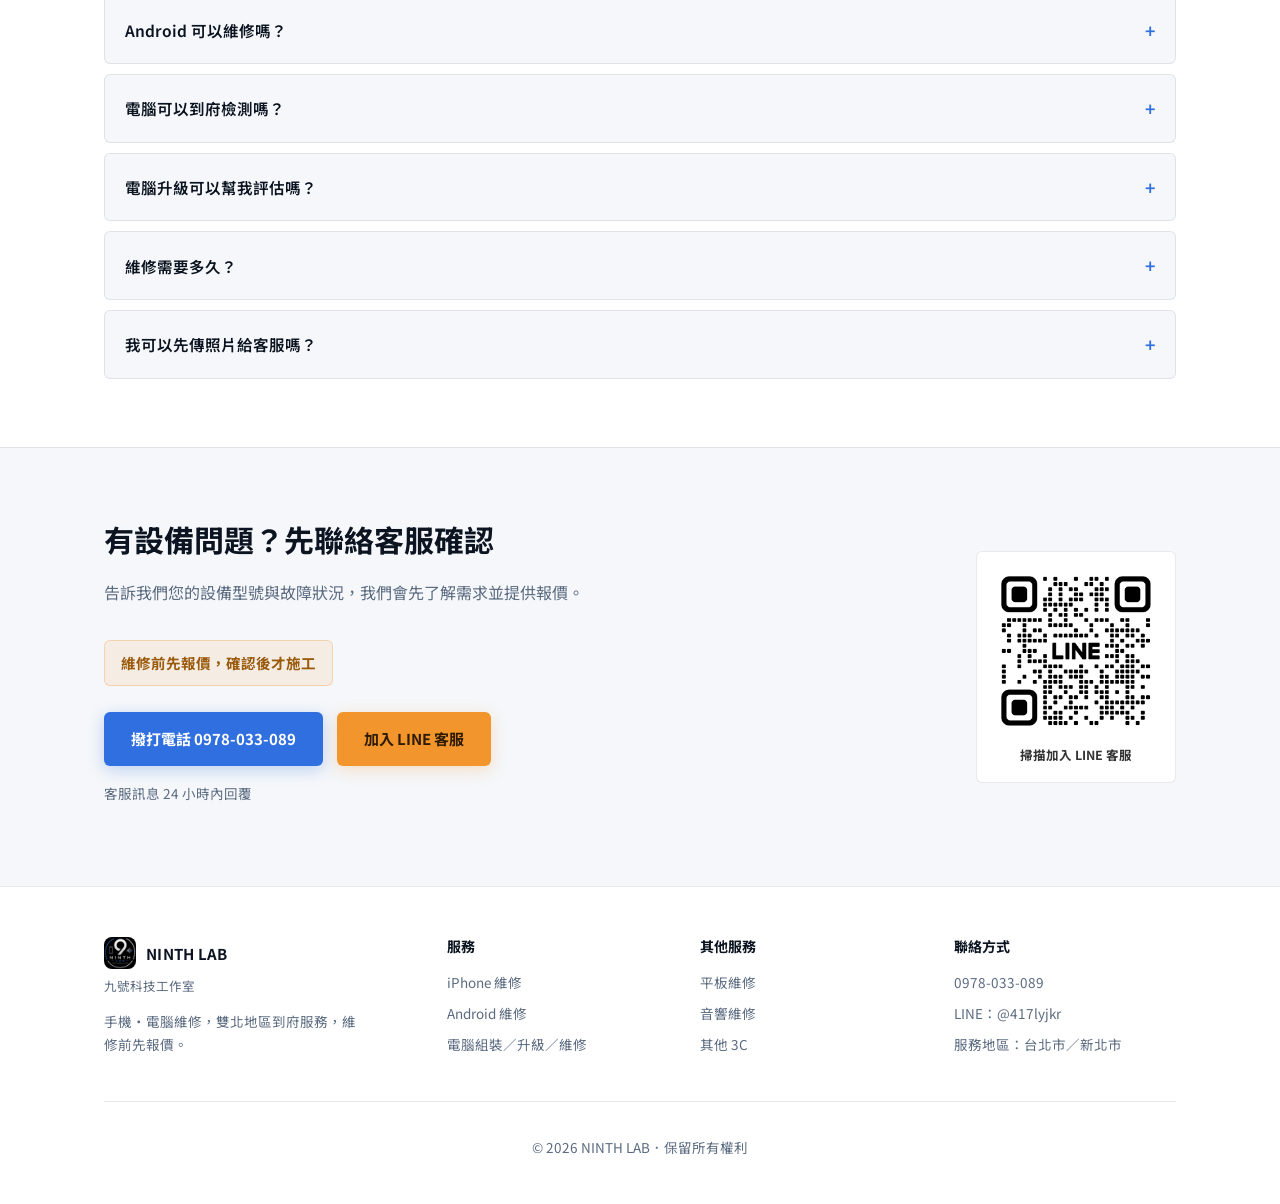
==== commit 876e755f: "Update index.html" ====
--- a/index.html
+++ b/index.html
@@ -6,7 +6,7 @@
 <title>NINTH LAB｜雙北到府 3C 維修・iPhone・Android・電腦</title>
 <meta name="description" content="NINTH LAB 提供台北、新北到府維修服務，iPhone、Android 手機維修，電腦組裝、升級、維修，先報價再施工，LINE 客服 24 小時內回覆。">
 <meta name="keywords" content="雙北手機維修,台北手機維修,新北手機維修,雙北到府維修,到府手機維修,iPhone維修,Android維修,手機電池更換,電腦維修,電腦組裝,電腦升級,3C維修,平板維修,音響維修">
-<link rel="canonical" href="https://example.com/">
+<link rel="canonical" href="https://ninthlab.com.tw/">
 <meta name="robots" content="index, follow">
 
 <meta property="og:type" content="website">
--- a/assets/css/style.css
+++ b/assets/css/style.css
@@ -194,6 +194,7 @@
   cursor: pointer; transition: transform 0.15s ease, background 0.2s ease, border-color 0.2s ease, box-shadow 0.2s ease;
 }
 .btn:hover { transform: translateY(-1px); }
+.btn:active { transform: translateY(0) scale(0.97); }
 .btn-primary { background: var(--accent); color: #FFFFFF; box-shadow: 0 4px 16px rgba(47,111,224,0.28); }
 .btn-primary:hover { background: #245ECC; }
 .dark-panel .btn-primary { background: var(--d-accent); box-shadow: 0 4px 20px rgba(91,156,240,0.35); }
@@ -413,6 +414,49 @@
 @media (max-width: 720px) { .footer-grid { grid-template-columns: 1fr 1fr; } }
 @media (max-width: 480px) { .footer-grid { grid-template-columns: 1fr; } }
 
+/* ==========================================================
+   Tilt cards + click ripple
+   ========================================================== */
+.tilt-card { transition: transform 0.12s ease-out, box-shadow 0.2s ease; will-change: transform; }
+.selector-card.tilt-card:hover,
+.showcase-slide.tilt-card:hover,
+.other-card.tilt-card:hover { box-shadow: 0 20px 44px rgba(11,20,32,0.14); }
+.dark-panel .showcase-slide.tilt-card:hover { box-shadow: 0 20px 44px rgba(0,0,0,0.4); }
+
+.ripple-host { position: relative; overflow: hidden; }
+.ripple {
+  position: absolute; border-radius: 50%; background: rgba(255,255,255,0.45);
+  transform: scale(0); animation: ripple-anim 0.55s ease-out forwards; pointer-events: none;
+}
+.dark-panel .ripple, .btn-primary .ripple, .btn-warm .ripple, .header-cta .ripple { background: rgba(255,255,255,0.35); }
+.issue-chip .ripple, .category-tab .ripple, .selector-card .ripple, .btn-secondary .ripple { background: rgba(47,111,224,0.18); }
+@keyframes ripple-anim {
+  to { transform: scale(1); opacity: 0; }
+}
+
+/* ==========================================================
+   Other services — card grid with full media
+   ========================================================== */
+.other-grid { display: grid; grid-template-columns: 1fr 1fr; gap: 24px; margin-bottom: 24px; }
+.other-card {
+  background: var(--surface); border: 1px solid var(--border); border-radius: 16px; overflow: hidden;
+  display: flex; flex-direction: column;
+}
+.other-card-media { position: relative; aspect-ratio: 4 / 3; overflow: hidden; }
+.other-card-media img { width: 100%; height: 100%; object-fit: cover; display: block; transition: transform 0.5s ease; }
+.other-card:hover .other-card-media img { transform: scale(1.06); }
+.other-card-body { padding: 22px 24px 26px; }
+.other-card-body h3 { margin: 0 0 10px; font-size: 19px; font-weight: 700; }
+
+.other3c-banner {
+  display: flex; align-items: center; justify-content: space-between; gap: 20px; flex-wrap: wrap;
+  background: var(--surface); border: 1px solid var(--border); border-radius: 16px; padding: 24px 28px;
+}
+.other3c-banner h3 { margin: 0 0 4px; font-size: 17px; font-weight: 700; }
+.other3c-banner p { margin: 0; color: var(--text-muted); font-size: 14px; }
+
+@media (max-width: 720px) { .other-grid { grid-template-columns: 1fr; } }
+
 /* Skip link / accessibility */
 .skip-link {
   position: absolute; left: -999px; top: 0; background: var(--accent); color: #FFFFFF;
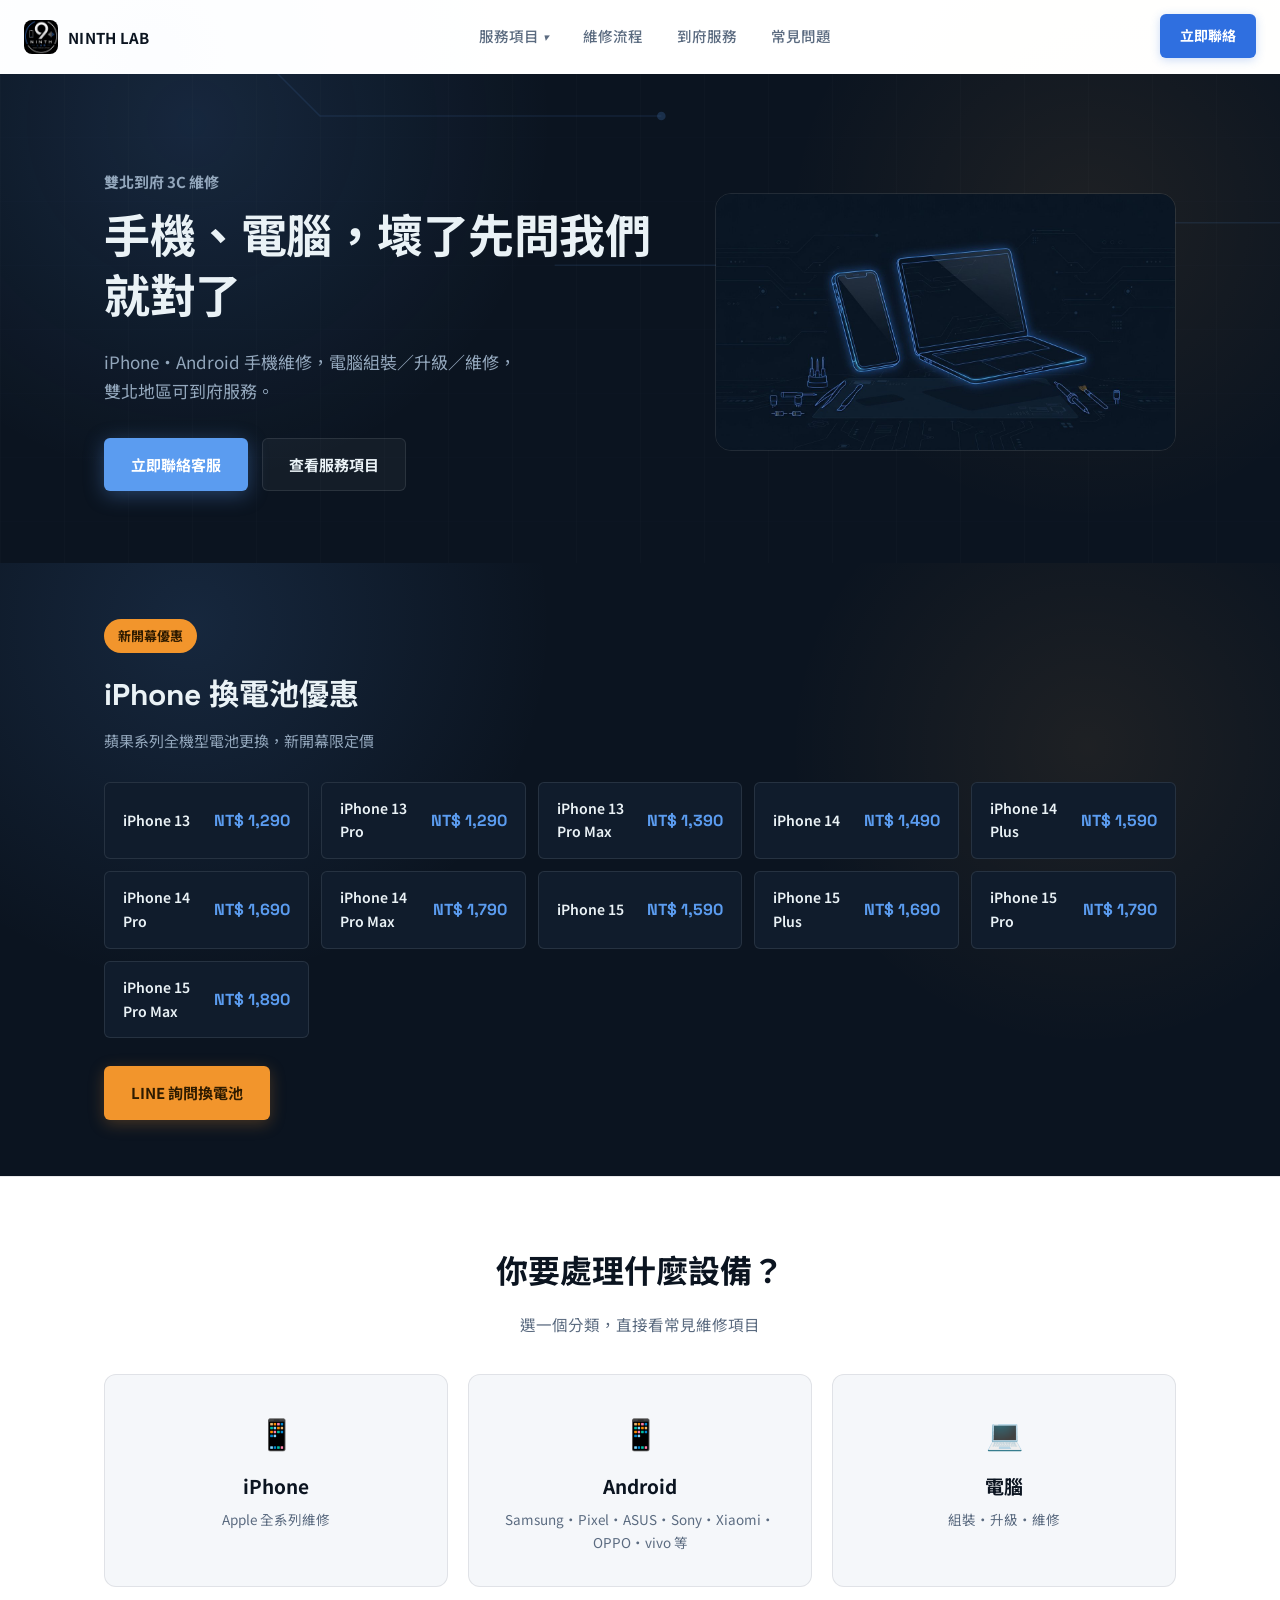
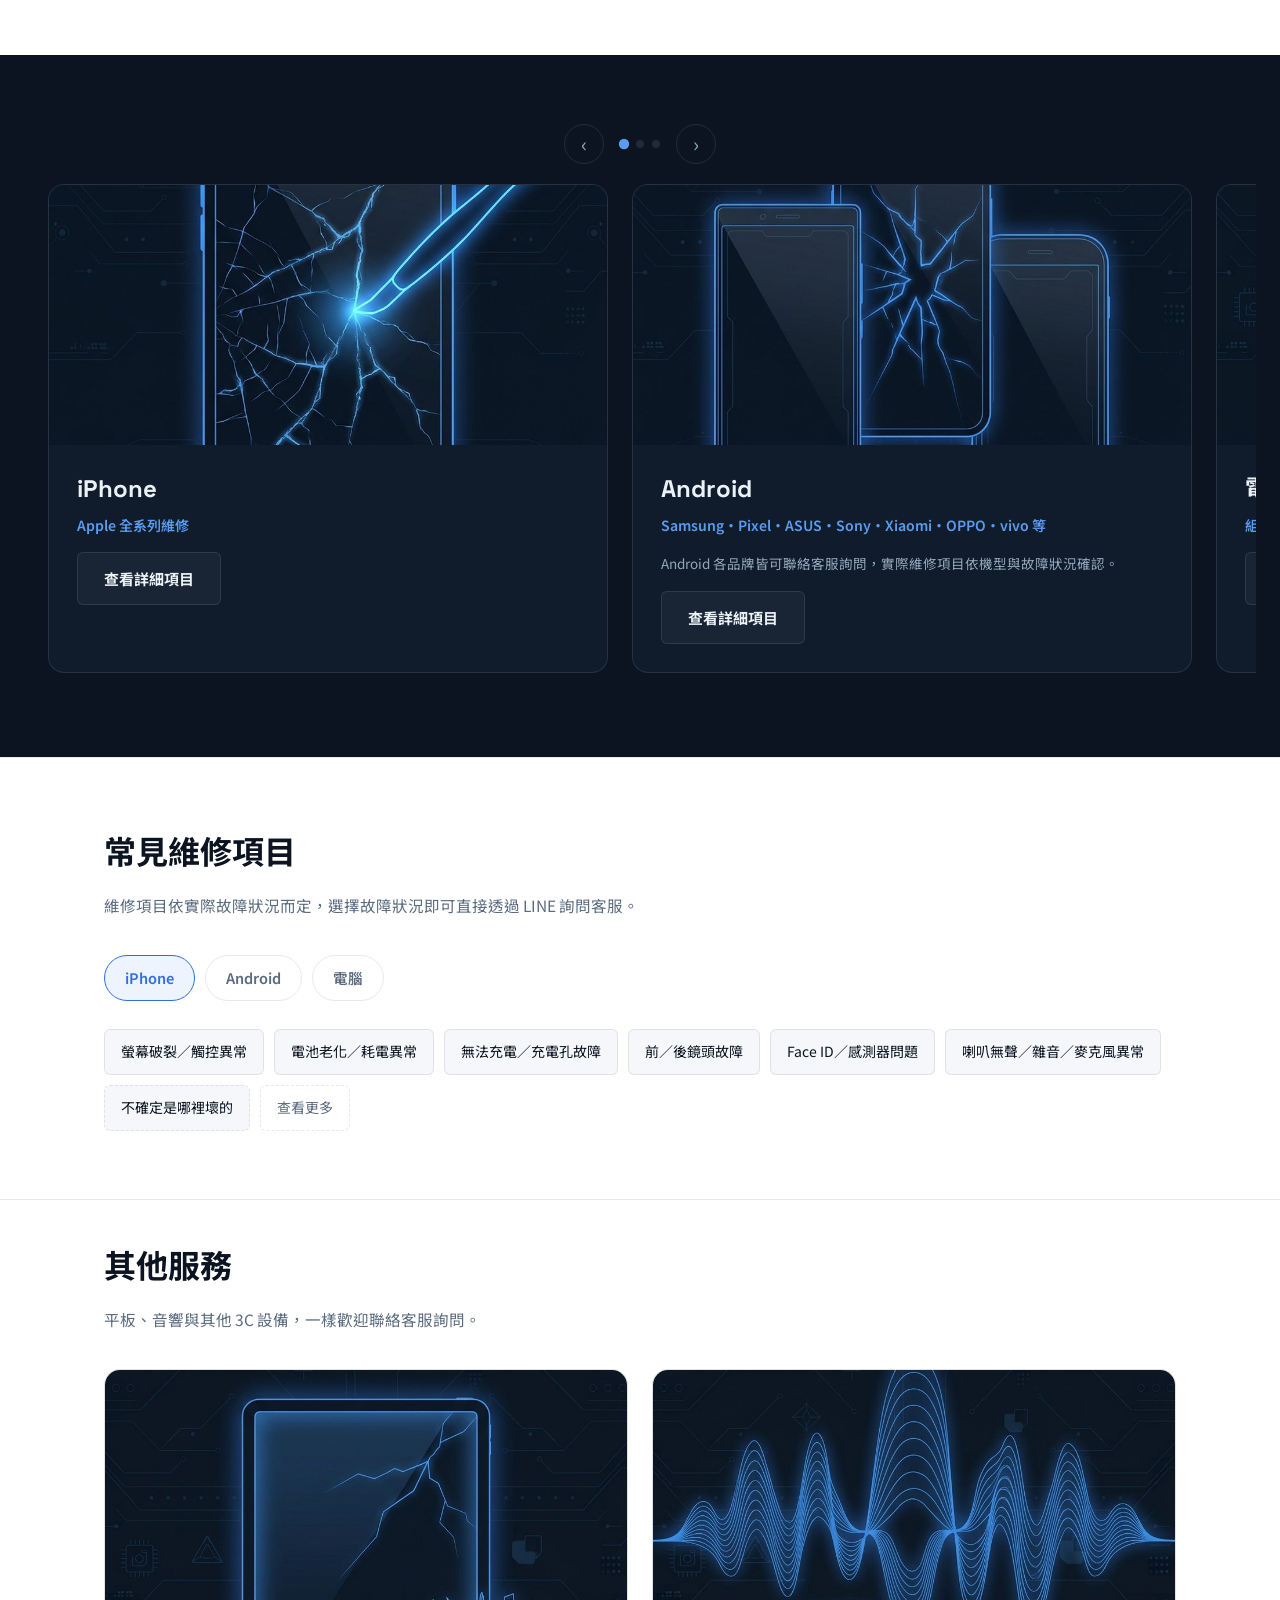
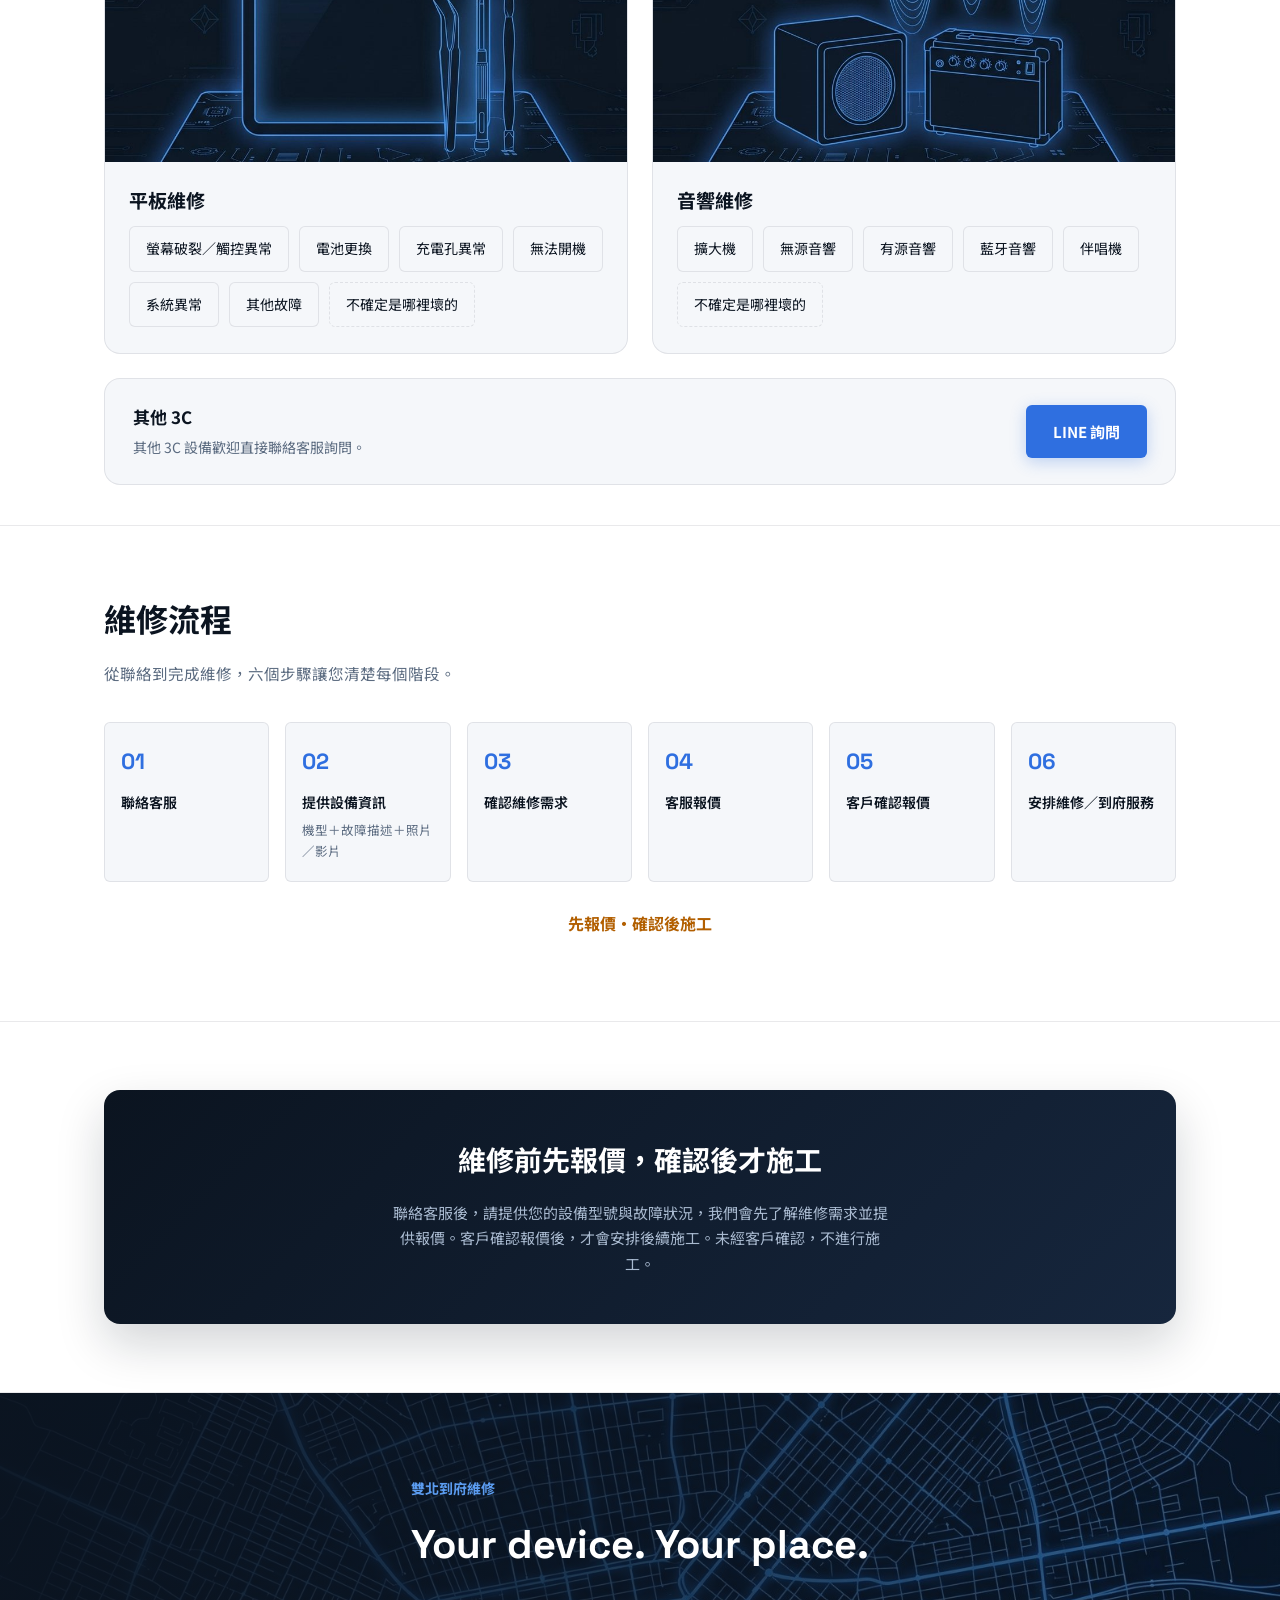
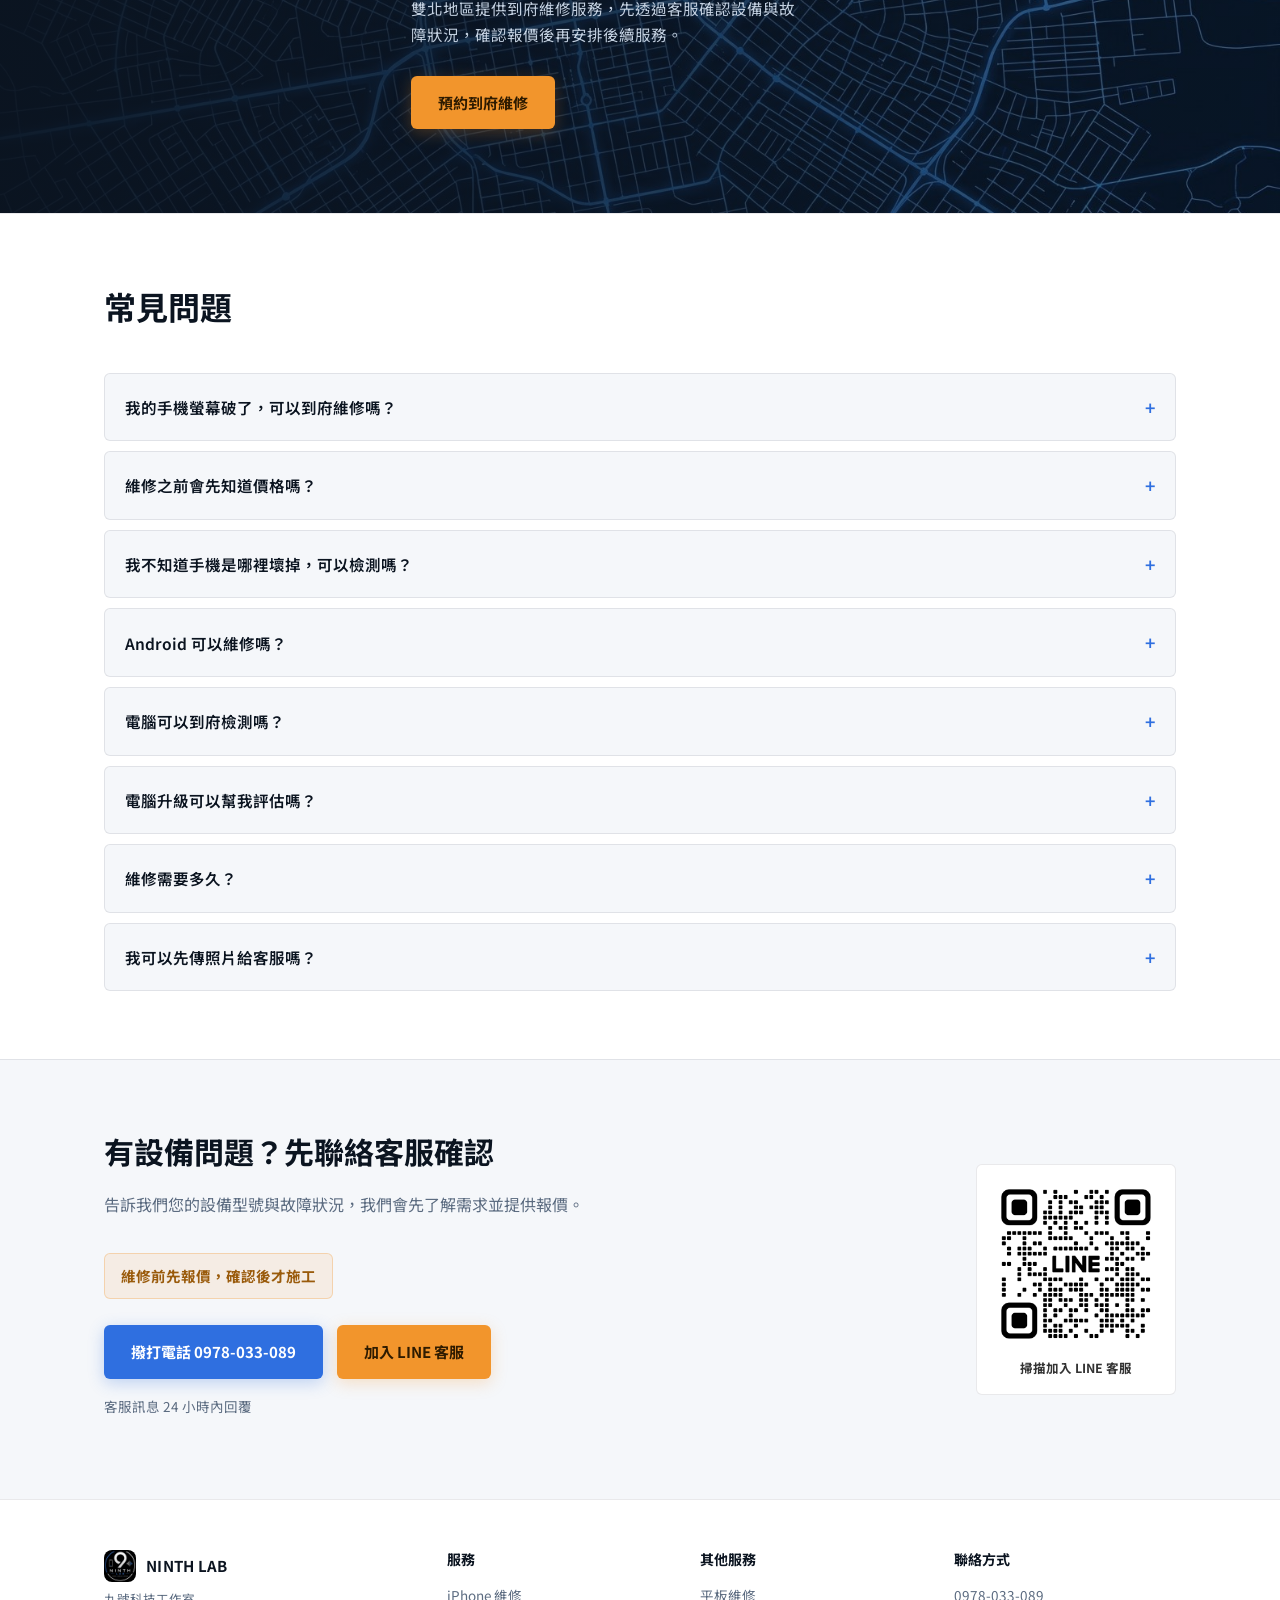
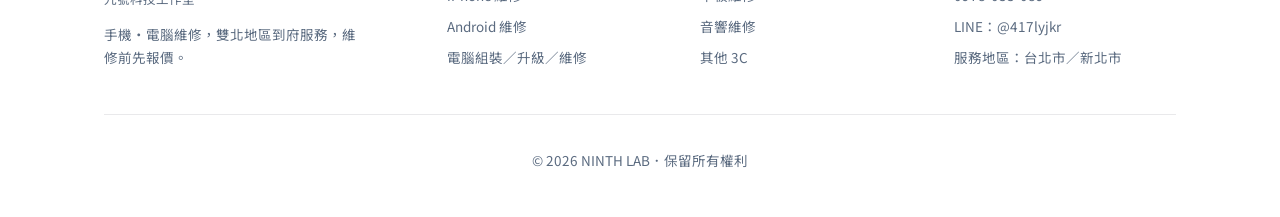
==== commit 49b07272: "Update index.html" ====
--- a/index.html
+++ b/index.html
@@ -121,6 +121,7 @@
   </section>
 
   <div id="announcements-slot"></div>
+  <div id="battery-promo-slot"></div>
 
   <!-- Service selector -->
   <section id="selector">
@@ -275,6 +276,7 @@
     </div>
     <div class="footer-bottom">
       <p>&copy; <span id="year"></span> NINTH LAB．保留所有權利</p>
+      <p class="footer-note" id="footer-note"></p>
     </div>
   </div>
 </footer>
--- a/assets/css/style.css
+++ b/assets/css/style.css
@@ -457,6 +457,8 @@
 
 @media (max-width: 720px) { .other-grid { grid-template-columns: 1fr; } }
 
+/* ============ Battery promo ============ */ .promo-section { padding: 56px 0; position: relative; z-index: 1; } .promo-badge { display: inline-block; background: var(--warm); color: #2E1B00; font-weight: 700; font-size: 13px; padding: 6px 14px; border-radius: 999px; margin-bottom: 16px; } .promo-title { font-family: var(--font-display); font-size: clamp(22px, 3vw, 30px); margin: 0 0 8px; color: var(--d-text); } .promo-subtitle { color: var(--d-text-muted); font-size: 15px; margin: 0 0 28px; } .promo-grid { display: grid; grid-template-columns: repeat(auto-fill, minmax(200px, 1fr)); gap: 12px; margin-bottom: 28px; } .promo-item { display: flex; align-items: center; justify-content: space-between; gap: 10px; background: var(--d-surface); border: 1px solid var(--d-border); border-radius: var(--radius); padding: 14px 18px; } .promo-model { font-size: 14px; color: var(--d-text); font-weight: 600; } .promo-price { font-family: var(--font-display); font-size: 16px; color: var(--d-accent); font-weight: 700; white-space: nowrap; } .promo-cta { display: inline-flex; } @media (max-width: 640px) { .promo-grid { grid-template-columns: repeat(auto-fill, minmax(150px, 1fr)); } }
+
 /* Skip link / accessibility */
 .skip-link {
   position: absolute; left: -999px; top: 0; background: var(--accent); color: #FFFFFF;
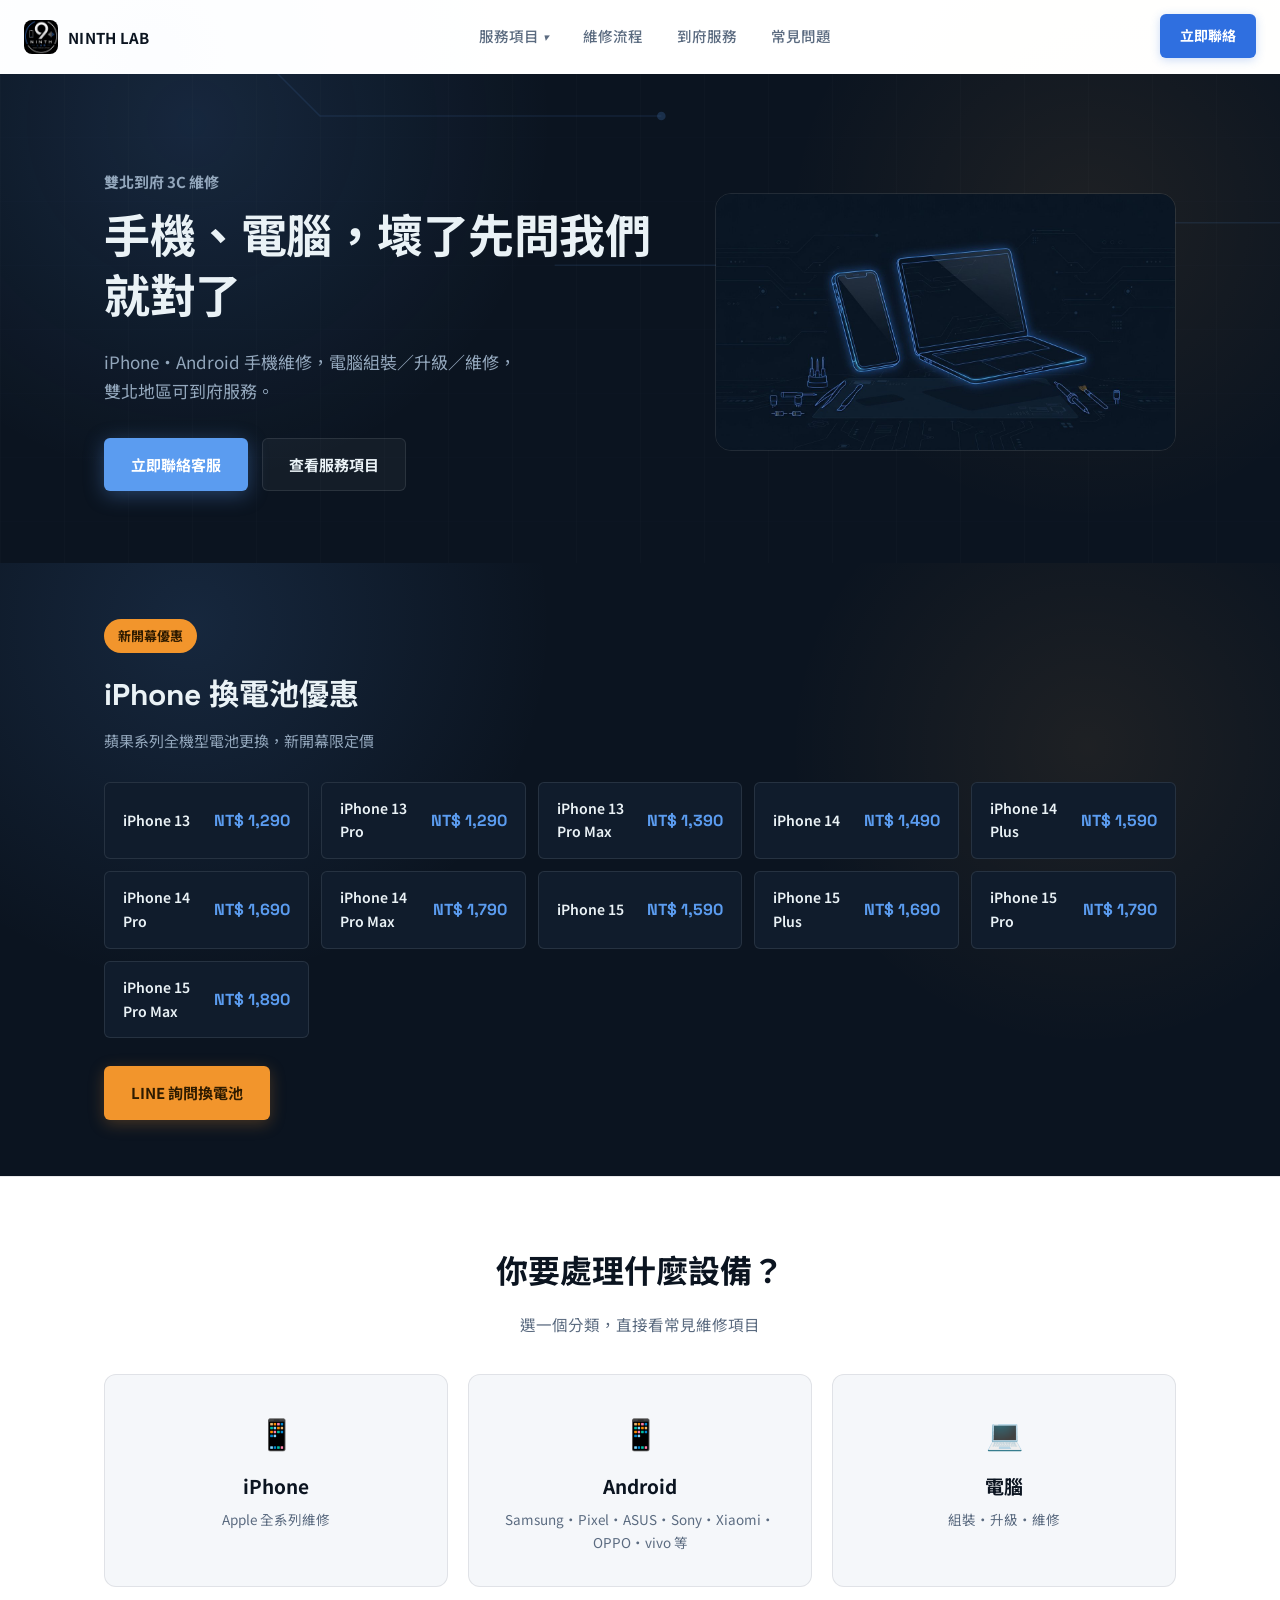
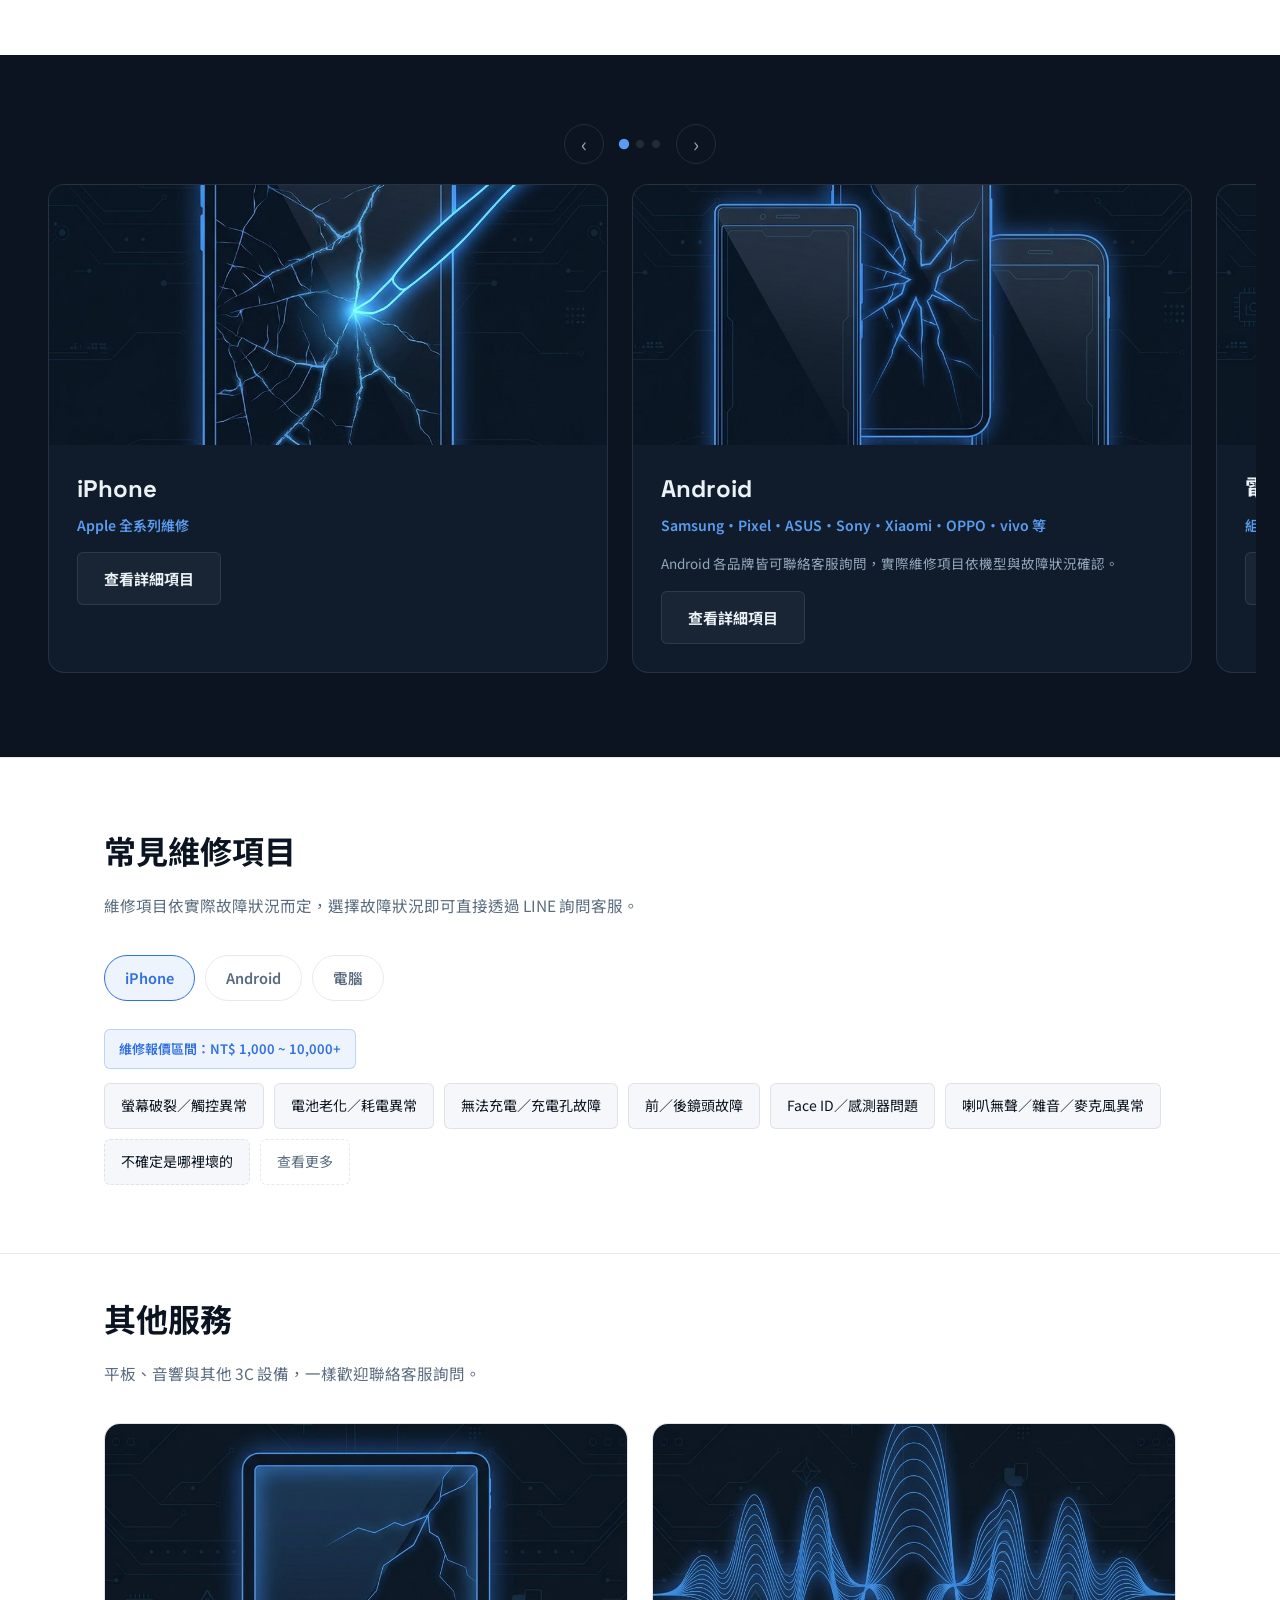
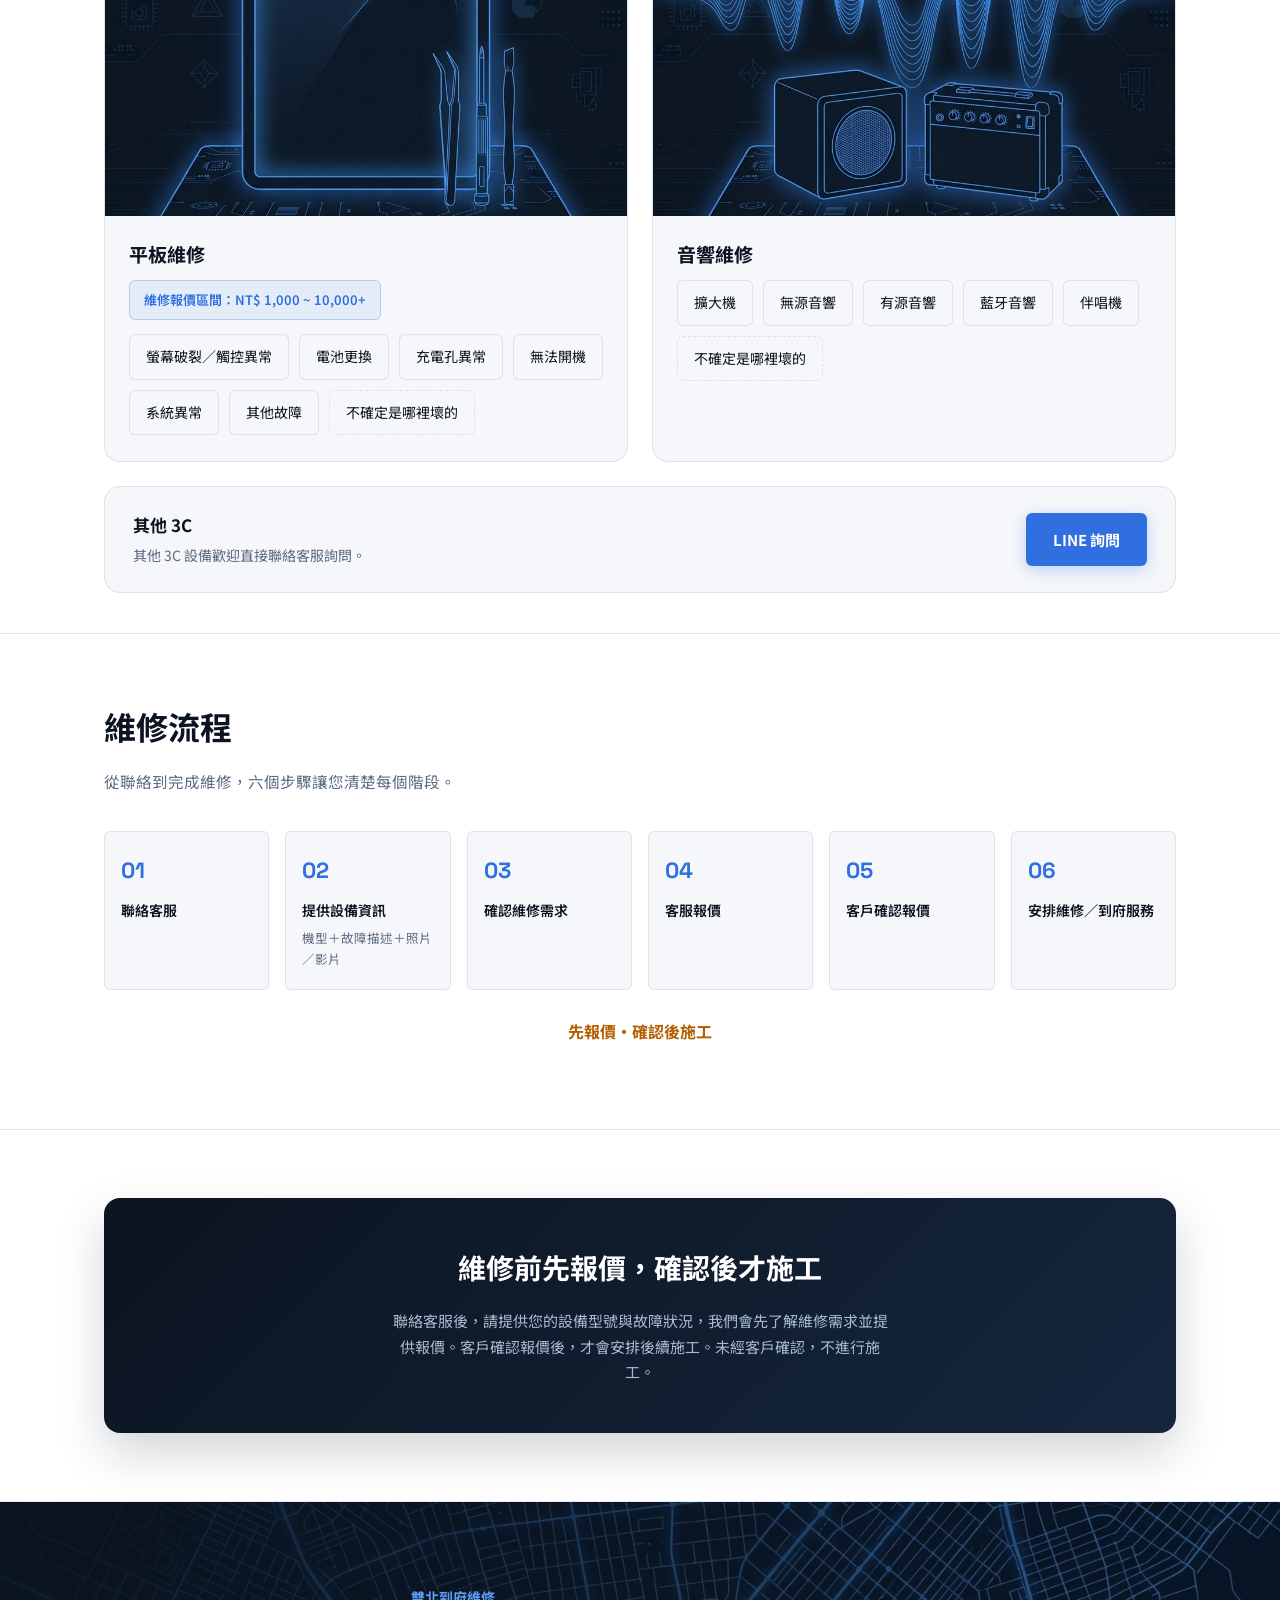
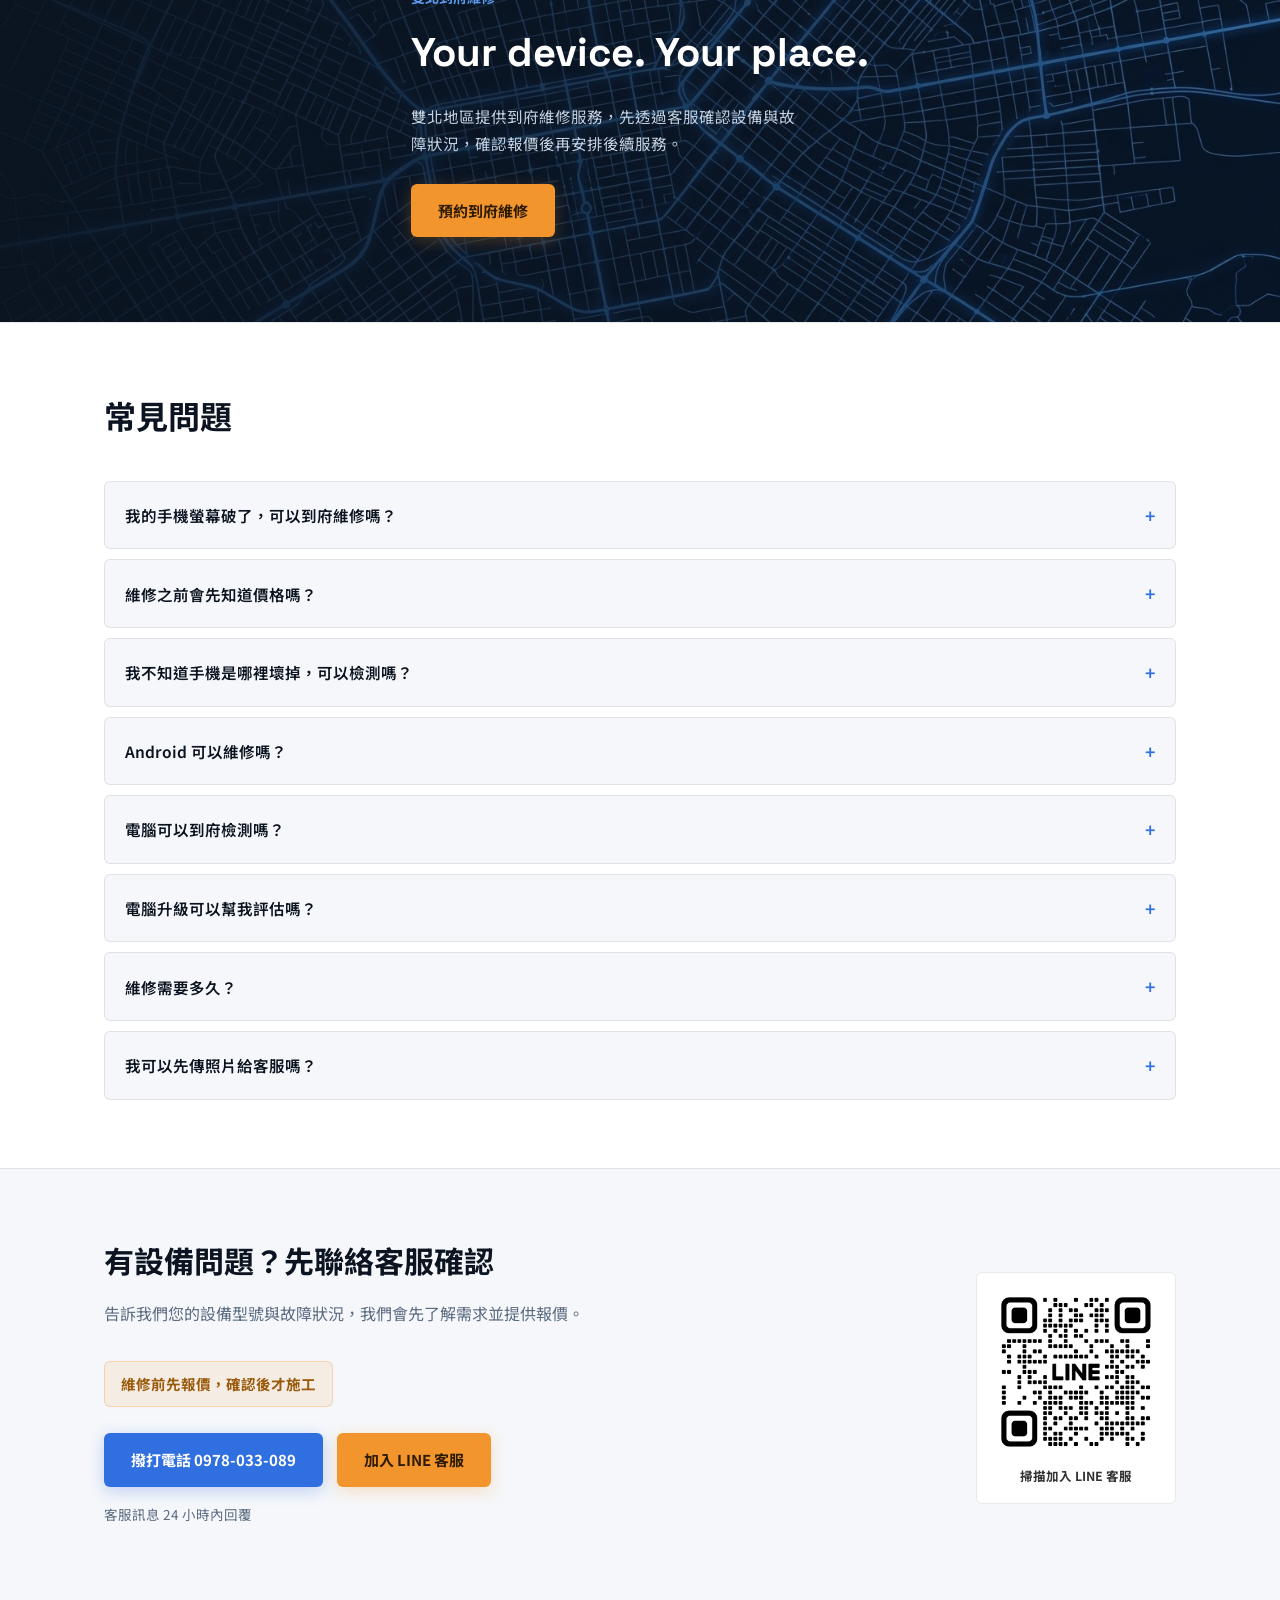
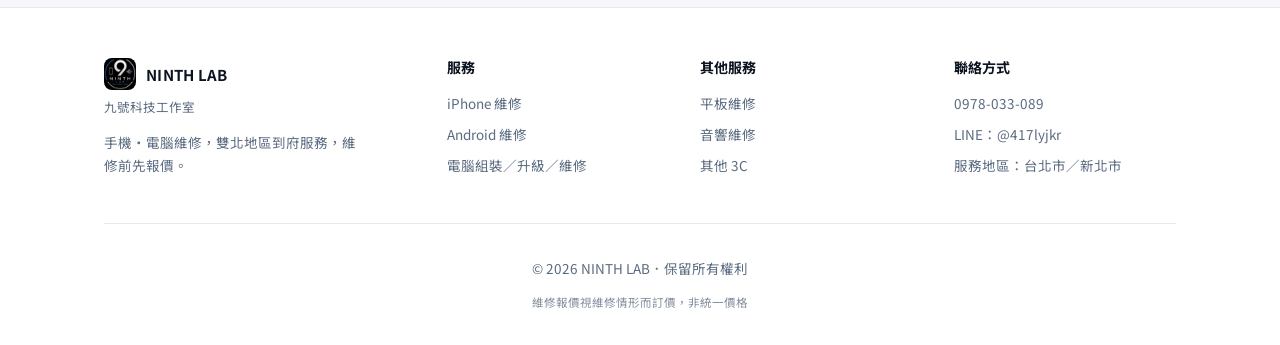
==== commit 9db788d7: "補上 AI SEO 結構化資料與靜態內容 (JSON-LD + noscript fallback)" ====
--- a/index.html
+++ b/index.html
@@ -22,10 +22,111 @@
 <link rel="preconnect" href="https://fonts.gstatic.com" crossorigin>
 <link href="https://fonts.googleapis.com/css2?family=Noto+Sans+TC:wght@400;500;700;900&family=Space+Grotesk:wght@500;700&display=swap" rel="stylesheet">
 <link rel="stylesheet" href="assets/css/style.css">
+
+<script type="application/ld+json">
+{
+  "@context": "https://schema.org",
+  "@type": "LocalBusiness",
+  "@id": "https://ninthlab.com.tw/#business",
+  "name": "NINTH LAB 九號科技工作室",
+  "alternateName": "NINTH LAB",
+  "image": "https://ninthlab.com.tw/assets/images/logo.png",
+  "url": "https://ninthlab.com.tw/",
+  "telephone": "+886978033089",
+  "priceRange": "NT$1,000 - NT$30,000+",
+  "areaServed": [
+    { "@type": "City", "name": "台北市" },
+    { "@type": "City", "name": "新北市" }
+  ],
+  "description": "九號科技工作室（NINTH LAB）提供台北、新北到府維修服務，iPhone、Android 手機維修，電腦組裝、升級、維修，先報價再施工，LINE 客服 24 小時內回覆。",
+  "sameAs": [
+    "https://www.instagram.com/kerwin_.06/"
+  ],
+  "makesOffer": [
+    { "@type": "Offer", "priceRange": "NT$1,000 - NT$10,000+", "itemOffered": { "@type": "Service", "name": "iPhone 維修", "description": "iPhone 螢幕破裂、電池老化、充電孔故障、鏡頭、Face ID、喇叭、開機異常、進水檢測、主機板檢測等維修，雙北到府服務，先報價後施工。", "areaServed": ["台北市", "新北市"], "provider": { "@id": "https://ninthlab.com.tw/#business" } } },
+    { "@type": "Offer", "priceRange": "NT$1,000 - NT$10,000+", "itemOffered": { "@type": "Service", "name": "Android 手機維修", "description": "Samsung、Pixel、ASUS、Sony、Xiaomi、OPPO、vivo、Redmi、realme、Motorola 等品牌螢幕、電池、充電孔、開機異常等維修，雙北到府服務。", "areaServed": ["台北市", "新北市"], "provider": { "@id": "https://ninthlab.com.tw/#business" } } },
+    { "@type": "Offer", "priceRange": "NT$3,500 - NT$30,000+", "itemOffered": { "@type": "Service", "name": "電腦組裝／升級／維修", "description": "電腦組裝諮詢、CPU／GPU／RAM／SSD 升級、無法開機、藍屏、過熱、顯示卡等故障維修，雙北到府服務。", "areaServed": ["台北市", "新北市"], "provider": { "@id": "https://ninthlab.com.tw/#business" } } },
+    { "@type": "Offer", "priceRange": "NT$1,000 - NT$10,000+", "itemOffered": { "@type": "Service", "name": "平板維修", "description": "平板螢幕破裂、觸控異常、電池更換、充電孔異常、無法開機等維修，雙北到府服務。", "areaServed": ["台北市", "新北市"], "provider": { "@id": "https://ninthlab.com.tw/#business" } } },
+    { "@type": "Offer", "itemOffered": { "@type": "Service", "name": "音響維修", "description": "擴大機、無源音響、有源音響、藍牙音響、伴唱機維修，雙北到府服務。", "areaServed": ["台北市", "新北市"], "provider": { "@id": "https://ninthlab.com.tw/#business" } } }
+  ]
+}
+</script>
+<script type="application/ld+json">
+{
+  "@context": "https://schema.org",
+  "@type": "FAQPage",
+  "mainEntity": [
+    { "@type": "Question", "name": "我的手機螢幕破了，可以到府維修嗎？", "acceptedAnswer": { "@type": "Answer", "text": "可以。請先透過 LINE 或電話聯絡客服，提供設備型號與故障狀況，確認報價後即可安排雙北地區到府維修。" } },
+    { "@type": "Question", "name": "維修之前會先知道價格嗎？", "acceptedAnswer": { "@type": "Answer", "text": "會。NINTH LAB 一律先報價、客戶確認後才施工，未經確認不會直接動工。" } },
+    { "@type": "Question", "name": "我不知道手機是哪裡壞掉，可以檢測嗎？", "acceptedAnswer": { "@type": "Answer", "text": "可以，聯絡客服時選擇「不確定問題」，描述異常狀況即可，我們會協助初步判斷。" } },
+    { "@type": "Question", "name": "Android 可以維修嗎？", "acceptedAnswer": { "@type": "Answer", "text": "可以，Samsung、Pixel、ASUS、Sony、Xiaomi、OPPO、vivo、Redmi、realme、Motorola 等各品牌皆可聯絡客服詢問，實際維修項目依機型與故障狀況確認。" } },
+    { "@type": "Question", "name": "電腦可以到府檢測嗎？", "acceptedAnswer": { "@type": "Answer", "text": "可以，雙北地區的電腦故障檢測、組裝與升級都提供到府服務，詳細需求請先與客服確認。" } },
+    { "@type": "Question", "name": "電腦升級可以幫我評估嗎？", "acceptedAnswer": { "@type": "Answer", "text": "可以，提供目前的電腦規格與升級需求（例如顯卡、記憶體），客服會協助評估並報價。" } },
+    { "@type": "Question", "name": "維修需要多久？", "acceptedAnswer": { "@type": "Answer", "text": "依故障類型與零件狀況而定，客服確認需求後會一併告知預估時間。" } },
+    { "@type": "Question", "name": "我可以先傳照片給客服嗎？", "acceptedAnswer": { "@type": "Answer", "text": "可以，透過 LINE 傳送設備照片或影片有助於客服更快判斷狀況並提供報價。" } }
+  ]
+}
+</script>
 </head>
 <body>
 
 <a href="#main" class="skip-link">跳到主要內容</a>
+
+<noscript>
+  <div style="max-width:800px;margin:0 auto;padding:24px;line-height:1.8;">
+    <h1>NINTH LAB 九號科技工作室｜雙北到府 3C 維修</h1>
+    <p>手機、電腦，壞了先問我們就對了。iPhone、Android 手機維修，電腦組裝／升級／維修，雙北地區（台北市／新北市）可到府服務。維修前先報價，客戶確認後才施工。</p>
+
+    <h2>iPhone 維修（NT$1,000 ~ 10,000+）</h2>
+    <p>常見項目：螢幕破裂／觸控異常、電池老化／耗電異常、無法充電／充電孔故障、前／後鏡頭故障、Face ID／感測器問題、喇叭無聲／雜音／麥克風異常、音量鍵／電源鍵異常、背玻璃／後殼損壞、無法開機／自動重開機、系統異常、進水檢測、主機板檢測。</p>
+
+    <h2>Android 手機維修（NT$1,000 ~ 10,000+）</h2>
+    <p>Samsung、Pixel、ASUS、Sony、Xiaomi、OPPO、vivo、Redmi、realme、Motorola 等品牌皆可聯絡客服詢問。常見項目：螢幕破裂／觸控異常、電池老化／耗電異常、無法充電／充電孔故障、前／後鏡頭故障、喇叭無聲／雜音／麥克風異常、音量鍵／電源鍵異常、背蓋損壞、無法開機／自動重開機、系統異常、進水檢測、主機板檢測。</p>
+
+    <h2>電腦組裝／升級／維修（NT$3,500 ~ 30,000+）</h2>
+    <p>常見項目：電腦組裝諮詢、CPU／GPU 升級、RAM／SSD 升級、電源供應器／散熱升級、無法開機、藍屏／黑屏、頻繁重開機、遊戲閃退／效能異常、過熱／異音、硬碟／SSD 問題、顯示卡問題、系統／驅動問題、整機檢測。</p>
+
+    <h2>平板維修（NT$1,000 ~ 10,000+）</h2>
+    <p>常見項目：螢幕破裂／觸控異常、電池更換、充電孔異常、無法開機、系統異常、其他故障。</p>
+
+    <h2>音響維修</h2>
+    <p>常見項目：擴大機、無源音響、有源音響、藍牙音響、伴唱機。平板、音響與其他 3C 設備，一樣歡迎聯絡客服詢問。</p>
+
+    <h2>維修流程</h2>
+    <ol>
+      <li>聯絡客服</li>
+      <li>提供設備資訊（機型＋故障描述＋照片／影片）</li>
+      <li>確認維修需求</li>
+      <li>客服報價</li>
+      <li>客戶確認報價</li>
+      <li>安排維修（到府或約定地點）</li>
+    </ol>
+    <p>先報價・確認後施工。</p>
+
+    <h2>常見問題</h2>
+    <dl>
+      <dt>我的手機螢幕破了，可以到府維修嗎？</dt>
+      <dd>可以。請先透過 LINE 或電話聯絡客服，提供設備型號與故障狀況，確認報價後即可安排雙北地區到府維修。</dd>
+      <dt>維修之前會先知道價格嗎？</dt>
+      <dd>會。NINTH LAB 一律先報價、客戶確認後才施工，未經確認不會直接動工。</dd>
+      <dt>我不知道手機是哪裡壞掉，可以檢測嗎？</dt>
+      <dd>可以，聯絡客服時選擇「不確定問題」，描述異常狀況即可，我們會協助初步判斷。</dd>
+      <dt>Android 可以維修嗎？</dt>
+      <dd>可以，Samsung、Pixel、ASUS、Sony、Xiaomi、OPPO、vivo、Redmi、realme、Motorola 等各品牌皆可聯絡客服詢問，實際維修項目依機型與故障狀況確認。</dd>
+      <dt>電腦可以到府檢測嗎？</dt>
+      <dd>可以，雙北地區的電腦故障檢測、組裝與升級都提供到府服務，詳細需求請先與客服確認。</dd>
+      <dt>電腦升級可以幫我評估嗎？</dt>
+      <dd>可以，提供目前的電腦規格與升級需求（例如顯卡、記憶體），客服會協助評估並報價。</dd>
+      <dt>維修需要多久？</dt>
+      <dd>依故障類型與零件狀況而定，客服確認需求後會一併告知預估時間。</dd>
+      <dt>我可以先傳照片給客服嗎？</dt>
+      <dd>可以，透過 LINE 傳送設備照片或影片有助於客服更快判斷狀況並提供報價。</dd>
+    </dl>
+
+    <h2>聯絡方式</h2>
+    <p>電話：<a href="tel:0978033089">0978-033-089</a>｜LINE：@417lyjkr｜服務地區：台北市／新北市｜客服訊息 24 小時內回覆</p>
+  </div>
+</noscript>
 
 <div class="tech-bg" aria-hidden="true">
   <svg viewBox="0 0 1200 900" preserveAspectRatio="xMidYMid slice">
--- a/assets/css/style.css
+++ b/assets/css/style.css
@@ -288,6 +288,7 @@
   background: var(--warm-dim); border: 1px solid rgba(242,149,44,0.3); border-radius: var(--radius);
   padding: 12px 16px; font-size: 13.5px; color: #9A5B0C; margin-bottom: 20px;
 }
+.price-range { display: inline-block; background: var(--accent-dim); border: 1px solid rgba(47,111,224,0.25); border-radius: var(--radius); padding: 8px 14px; font-size: 13px; font-weight: 600; color: var(--accent); margin-bottom: 14px; }
 .issue-chips { display: flex; flex-wrap: wrap; gap: 10px; }
 .issue-chip {
   padding: 10px 16px; border-radius: var(--radius); border: 1px solid var(--border); background: var(--surface);
@@ -411,6 +412,7 @@
 .footer-grid li { margin-bottom: 8px; }
 .footer-brand-zh { margin: -6px 0 12px; font-size: 12.5px; color: var(--text-muted); }
 .footer-bottom { border-top: 1px solid var(--border); padding-top: 20px; text-align: center; }
+.footer-note { margin: 6px 0 0; font-size: 11.5px; color: var(--text-muted); opacity: 0.75; }
 @media (max-width: 720px) { .footer-grid { grid-template-columns: 1fr 1fr; } }
 @media (max-width: 480px) { .footer-grid { grid-template-columns: 1fr; } }
 
